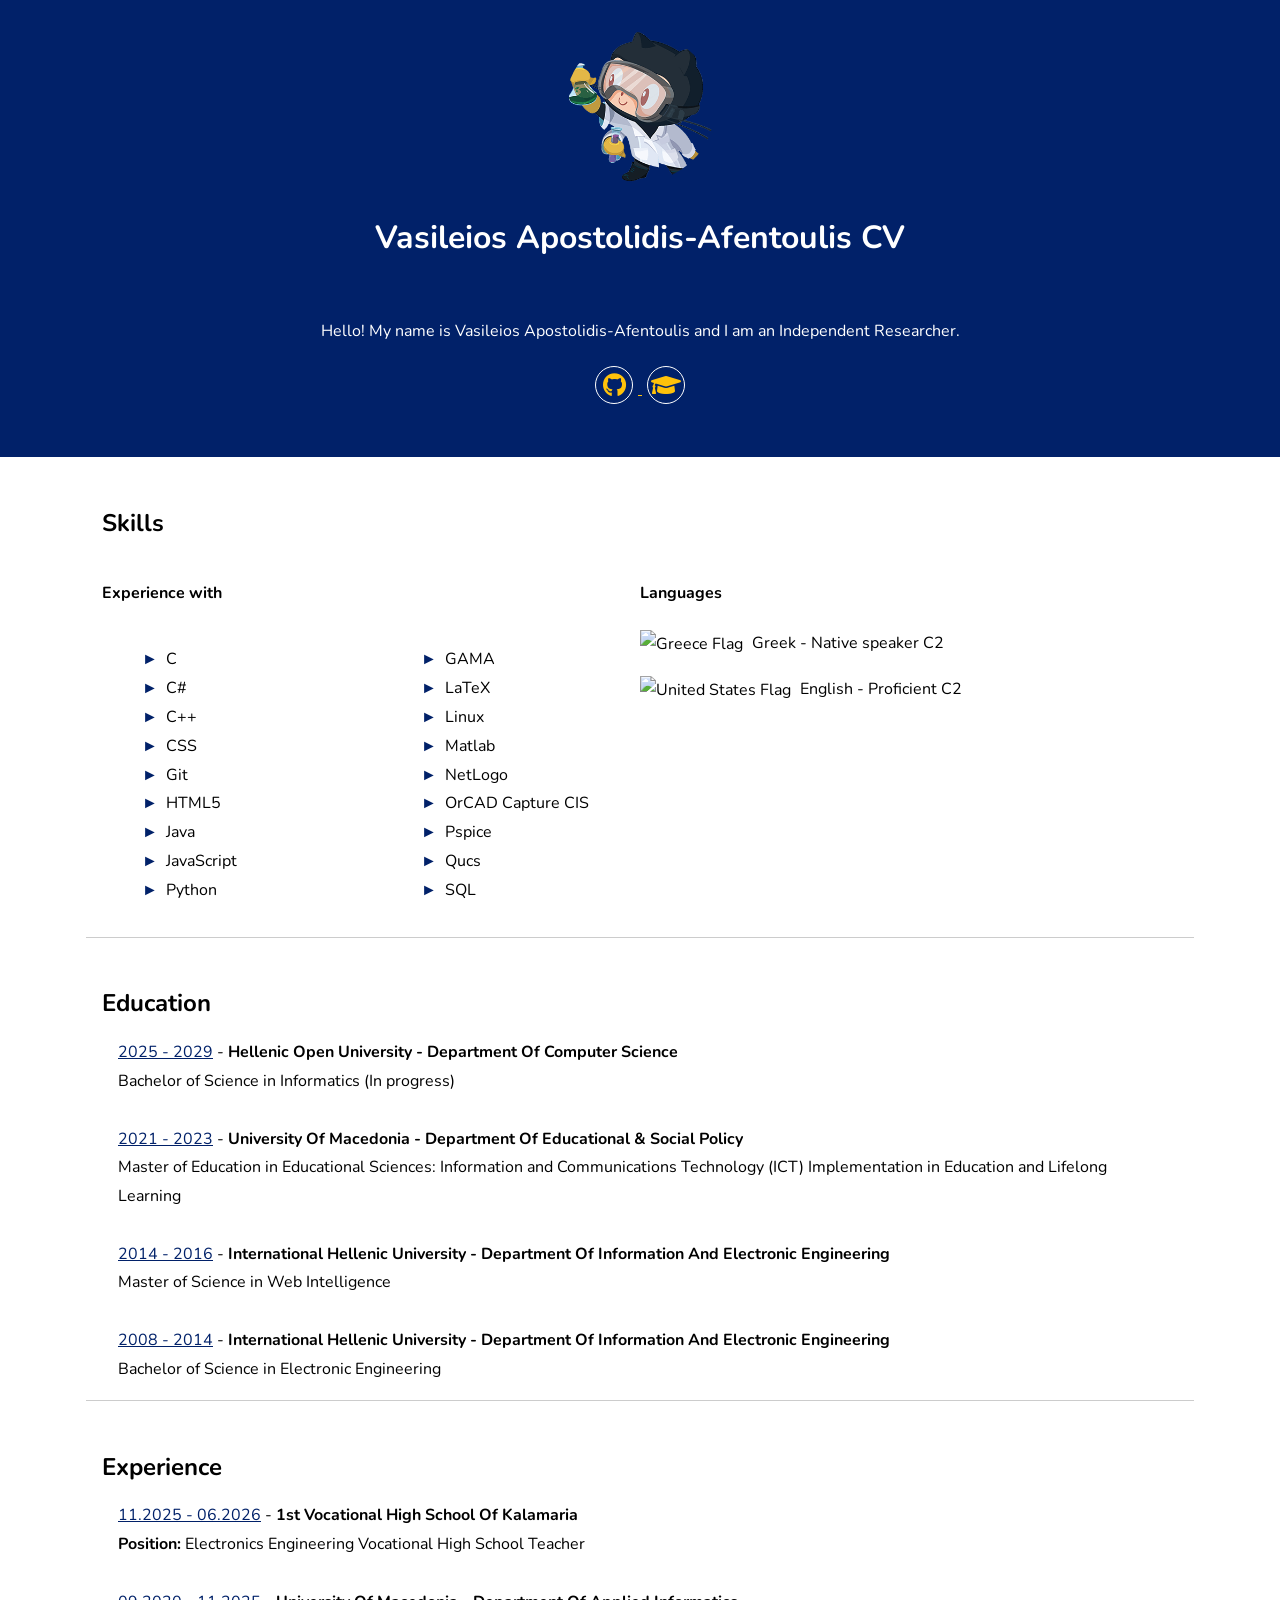
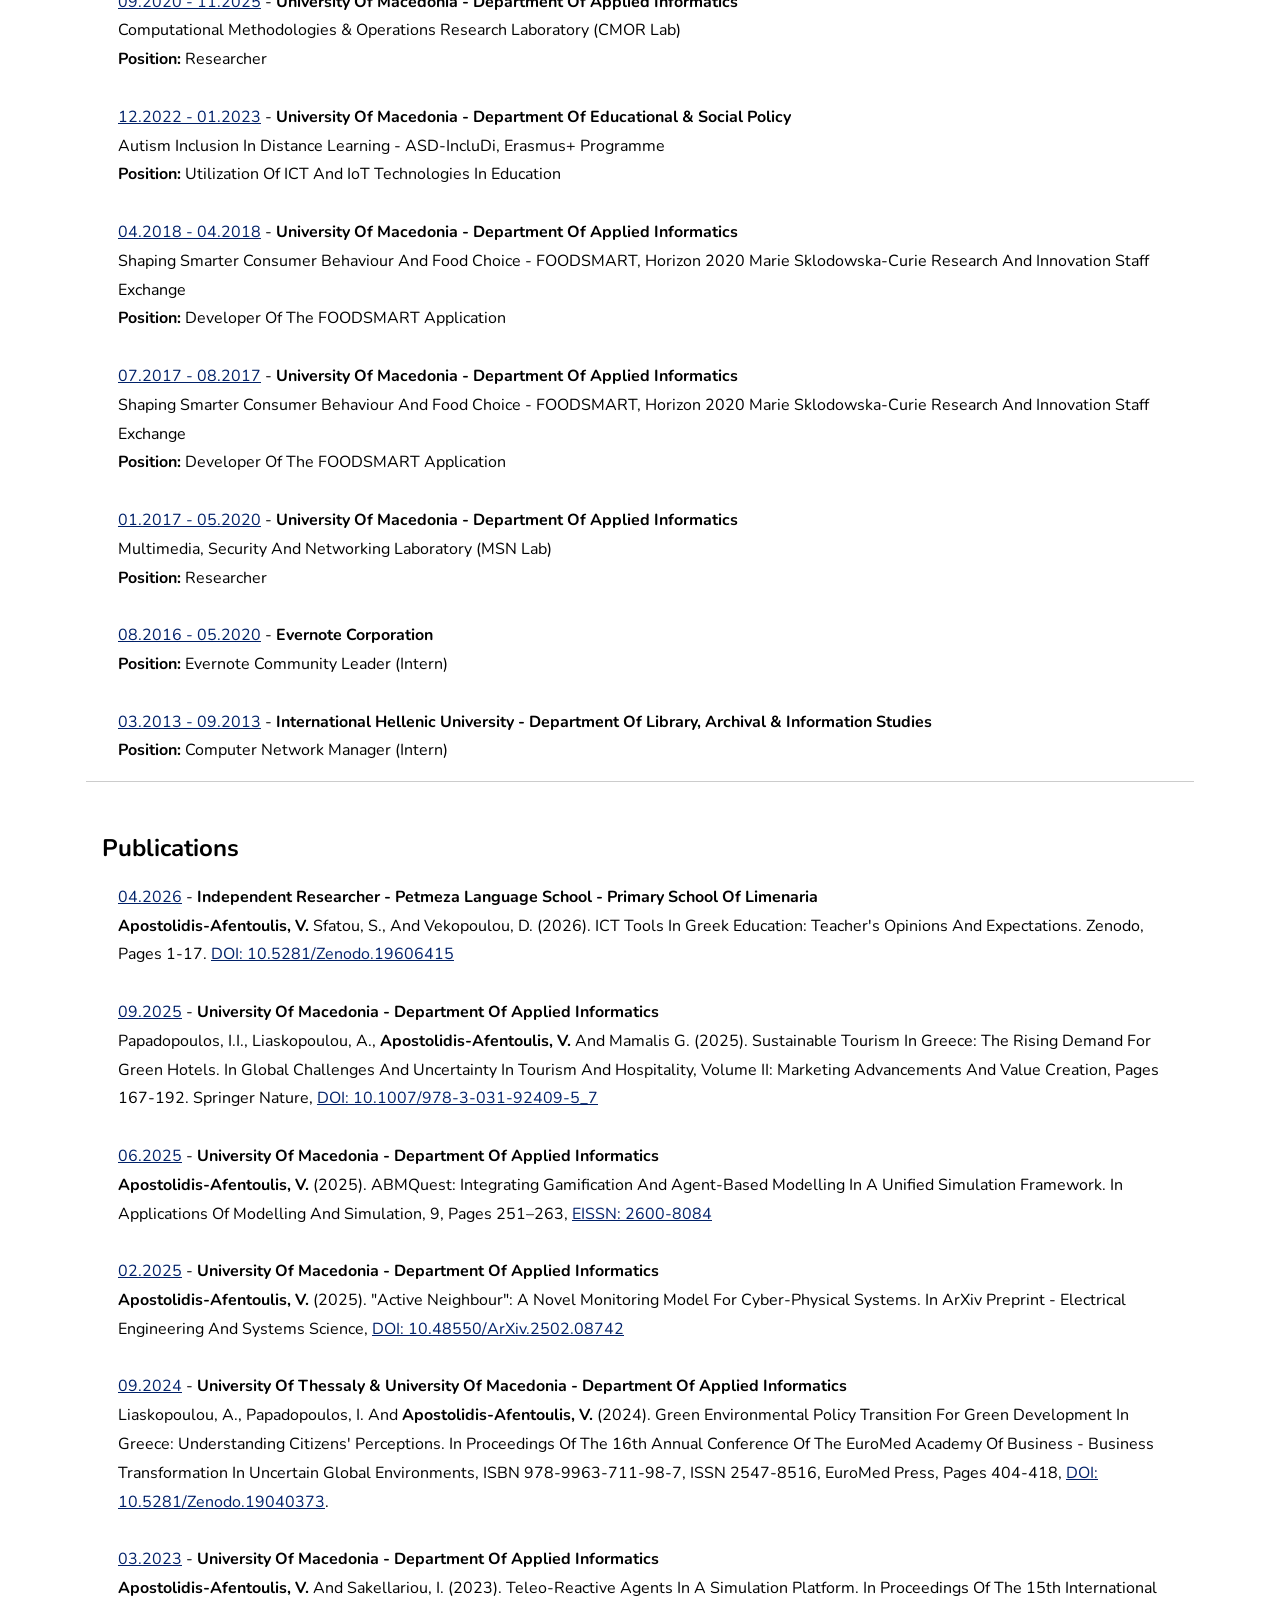
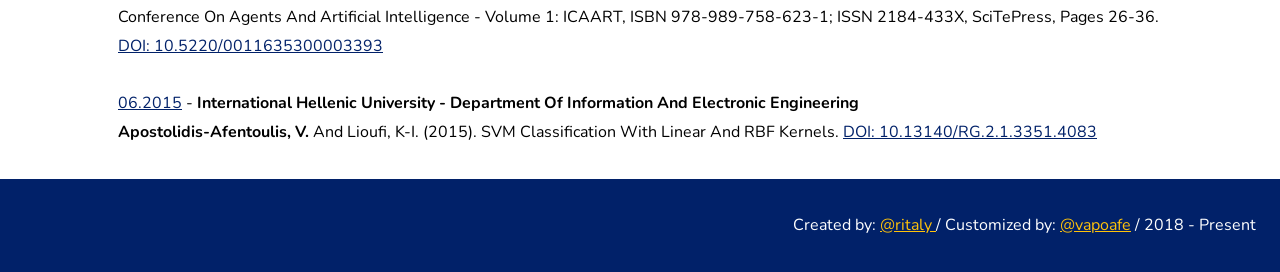
==== index.html @ 9ed6344c "Updated favicon and flag images." ====
<!DOCTYPE html>
<html lang="en">
<head>
  <meta charset="UTF-8">
  <title>Apostolidis-Afentoulis Vasileios CV</title>
  <meta name="description" content="simple CV example created with HTML and CSS">
  <meta name="author" content="Vasileios Apostolidis-Afentoulis">
  <link rel="icon" href="./img/favicon.ico?v=2">
  <meta name="viewport" content="width=device-width, initial-scale=1">
  <link rel="stylesheet" href="https://use.fontawesome.com/releases/v5.0.13/css/all.css" integrity="sha384-DNOHZ68U8hZfKXOrtjWvjxusGo9WQnrNx2sqG0tfsghAvtVlRW3tvkXWZh58N9jp" crossorigin="anonymous">
  <link rel="stylesheet" href="style.css">
  <link href="https://fonts.googleapis.com/icon?family=Material+Icons" rel="stylesheet">

</head>

<body>

  <div id="particles-js"></div>
  
  <header>
    <div>
      <img src="./img/avatar.png" alt="Vasileios Apostolidis-Afentoulis profile photo" />
    </div>
    <h1>Vasileios Apostolidis-Afentoulis CV</h1>
    <section>
      <p>Hello! My name is Vasileios Apostolidis-Afentoulis and I am an Independent Researcher.</p>
      <a href="https://github.com/vapoafe" target="_blank" aria-label="GitHub profile">
        <i class="fab fa-github"></i>
      </a>
      <a href="https://orcid.org/0000-0002-4147-7011" target="_blank" aria-label="ORCID profile">
        <i class="fas fa-graduation-cap"></i>
      </a>
    </section>
  </header>
  <main>
    <section>
      <h2>Skills</h2>
        <div class='skills'>
        <div class='column'>
          <h4>Experience with</h4>
          <div class='two-column-list'>
            <ul>
              <li>C</li>
              <li>C#</li>
              <li>C++</li>
              <li>CSS</li>
              <li>Git</li>
              <li>HTML5</li>
              <li>Java</li>
              <li>JavaScript</li>
              <li>Python</li>
            </ul>
            <ul>
              <li>GAMA</li>
              <li>LaTeX</li>
              <li>Linux</li>
              <li>Matlab</li>
              <li>NetLogo</li>
              <li>OrCAD Capture CIS</li>
              <li>Pspice</li>
              <li>Qucs</li>
              <li>SQL</li>
            </ul>
          </div>
        </div>
        <div class="column">
          <h4>Languages</h4>
          <p> <img src="./img/gr.svg" alt="Greece Flag" class="flag-icon"> Greek - Native speaker C2</p>
          <p> <img src="./img/us.svg" alt="United States Flag" class="flag-icon"> English - Proficient C2</p>
        </div>
      </div>

    </section>

    <section>
      <h2>Education</h2>
      <article>
        <div class='school'> <span>2025 - 2029</span> - <strong>Hellenic Open University - Department of Computer Science</strong>
        </div>
        <div class="descrition">
          Bachelor of Science in Informatics (In progress)
        </div>
      </article>
      <br>
      <article>
        <div class='school'> <span>2021 - 2023</span> - <strong>University of Macedonia - Department of Educational & Social Policy</strong>
        </div>
        <div class="descrition">
          Master of Education in Educational Sciences: Information and Communications Technology (ICT) Implementation in Education and Lifelong Learning
        </div>
      </article>
      <br>
      <article>
        <div class='school'>
          <span>2014 - 2016</span> - <strong>International Hellenic University - Department of Information and Electronic Engineering</strong>
        </div>
        <div class="descrition">
          Master of Science in Web Intelligence
        </div>
      </article>
      <br>
      <article>
        <div class='school'>
          <span>2008 - 2014</span> - <strong>International Hellenic University - Department of Information and Electronic Engineering</strong>
        </div>
        <div>
          Bachelor of Science in Electronic Engineering
        </div>
      </article>
    </section>
    <section>
      <h2>Experience</h2>
      <article>
        <div class='job-title'>
          <span>11.2025 - 06.2026</span> - <strong>1st Vocational High School of Kalamaria</strong><br> <strong>Position:</strong> Electronics Engineering Vocational High School Teacher
        </div>
        <br>
        <div class='job-title'>
          <span>09.2020 - 11.2025</span> - <strong>University of Macedonia - Department of Applied Informatics</strong><br> Computational Methodologies & Operations Research Laboratory (CMOR Lab) <br> <strong>Position:</strong> Researcher
        </div>
        <br>
        <div class='job-title'>
          <span>12.2022 - 01.2023</span> - <strong>University of Macedonia - Department of Educational & Social Policy</strong><br> Autism Inclusion in Distance Learning - ASD‑IncluDi, Erasmus+ Programme <br> <strong>Position:</strong> Utilization of ICT and IoT Technologies in Education
        </div>
        <br>
        <div class='job-title'>
          <span>04.2018 - 04.2018</span> - <strong>University of Macedonia - Department of Applied Informatics</strong><br> Shaping Smarter Consumer Behaviour and Food Choice ‑ FOODSMART, Horizon 2020 Marie Sklodowska‑Curie Research and Innovation Staff Exchange <br> <strong>Position:</strong> Developer of the FOODSMART application
        </div>
        <br>
        <div class='job-title'>
          <span>07.2017 - 08.2017</span> - <strong>University of Macedonia - Department of Applied Informatics</strong><br> Shaping Smarter Consumer Behaviour and Food Choice ‑ FOODSMART, Horizon 2020 Marie Sklodowska‑Curie Research and Innovation Staff Exchange <br> <strong>Position:</strong> Developer of the FOODSMART application
        </div>
        <br>
        <div class='job-title'>
          <span>01.2017 - 05.2020</span> - <strong>University of Macedonia - Department of Applied Informatics</strong><br> Multimedia, Security and Networking Laboratory (MSN Lab) <br> <strong>Position:</strong> Researcher
        </div>
        <br>
        <div class='job-title'>
          <span>08.2016 - 05.2020</span> - <strong>Evernote Corporation</strong><br> <strong>Position:</strong> Evernote Community Leader (Intern)
        </div>
        <br>
        <div class='job-title'>
          <span>03.2013 - 09.2013</span> - <strong>International Hellenic University - Department of Library, Archival & Information Studies</strong><br> <strong>Position:</strong> Computer Network Manager (Intern)
        </div>
      </article>
    </section>
    <section>
      <h2>Publications</h2>
      <article>
        <div class='job-title'>
          <span>04.2026</span> - <strong>Independent Researcher - Petmeza Language School - Primary School of Limenaria</strong><br> <b>Apostolidis-Afentoulis, V.</b> Sfatou, S., and Vekopoulou, D. (2026). ICT Tools in Greek Education: Teacher's Opinions and Expectations. Zenodo, pages 1-17. <a href="https://doi.org/10.5281/zenodo.19606415" class="custom-link">DOI: 10.5281/zenodo.19606415</a>
        </div>
      </article>
      <br>
      <article>
        <div class='job-title'>
          <span>09.2025</span> - <strong>University of Macedonia ‑ Department of Applied Informatics</strong><br> Papadopoulos, I.I., Liaskopoulou, A., <b>Apostolidis-Afentoulis, V.</b> and Mamalis G. (2025). Sustainable Tourism in Greece: The Rising Demand for Green Hotels. In Global Challenges and Uncertainty in Tourism and Hospitality, Volume II: Marketing Advancements and Value Creation, pages 167-192. Springer Nature, <a href="https://doi.org/10.1007/978-3-031-92409-5_7" class="custom-link">DOI: 10.1007/978-3-031-92409-5_7</a>
        </div>
      </article>
      <br>
      <article>
        <div class='job-title'>
          <span>06.2025</span> - <strong>University of Macedonia ‑ Department of Applied Informatics</strong><br> <b>Apostolidis-Afentoulis, V.</b> (2025). ABMQuest: Integrating Gamification and Agent-Based Modelling in a Unified Simulation Framework. In Applications of Modelling and Simulation, 9, pages 251–263, <a href="https://arqiipubl.com/ojs/index.php/AMS_Journal/article/view/950" class="custom-link">eISSN: 2600-8084</a>
        </div>
      </article>
      <br>
      <article>
        <div class='job-title'>
          <span>02.2025</span> - <strong>University of Macedonia ‑ Department of Applied Informatics</strong><br> <b>Apostolidis-Afentoulis, V.</b> (2025). "Active Neighbour": A Novel Monitoring Model for Cyber-Physical Systems. In arXiv preprint - Electrical Engineering and Systems Science, <a href="https://doi.org/10.48550/arXiv.2502.08742" class="custom-link">DOI: 10.48550/arXiv.2502.08742</a>
        </div>
      </article>
      <br>
      <article>
        <div class='job-title'>
          <span>09.2024</span> - <strong>University of Thessaly & University of Macedonia ‑ Department of Applied Informatics</strong><br> Liaskopoulou, A., Papadopoulos, I. and <b>Apostolidis-Afentoulis, V.</b> (2024). Green Environmental Policy Transition for Green Development in Greece: Understanding Citizens' Perceptions. In Proceedings of the 16th Annual Conference of the EuroMed Academy of Business - Business Transformation in Uncertain Global Environments, ISBN 978-9963-711-98-7, ISSN 2547-8516, EuroMed Press, pages 404-418, <a href="https://doi.org/10.5281/zenodo.19040373" class="custom-link">DOI: 10.5281/zenodo.19040373</a>.
        </div>
      </article>
      <br>
      <article>
        <div class='job-title'>
          <span>03.2023</span> - <strong>University of Macedonia ‑ Department of Applied Informatics</strong><br> <b>Apostolidis-Afentoulis, V.</b> and Sakellariou, I. (2023). Teleo-Reactive Agents in a Simulation Platform. In Proceedings of the 15th International Conference on Agents and Artificial Intelligence - Volume 1: ICAART, ISBN 978-989-758-623-1; ISSN 2184-433X, SciTePress, pages 26-36. <a href="https://doi.org/10.5220/0011635300003393" class="custom-link">DOI: 10.5220/0011635300003393</a>
        </div>
      </article>
      <br>
      <article>
        <div class='job-title'>
          <span>06.2015</span> - <strong>International Hellenic University - Department of Information and Electronic Engineering</strong><br> <b>Apostolidis-Afentoulis, V.</b> and Lioufi, K-I. (2015). SVM Classification with Linear and RBF kernels. <a href="http://rgdoi.net/10.13140/RG.2.1.3351.4083" class="custom-link">DOI: 10.13140/RG.2.1.3351.4083</a>
        </div>
      </article>
    </section>
  </main>
  <footer>
    <p>Created by: <a href="https://github.com/ritaly" aria-label="Visit ritaly's website who is the creator of this template">@ritaly </a>  / Customized by: <a href="https://github.com/vapoafe" aria-label="Visit vapoafe's website who customized the original template"> @vapoafe</a> / 2018 - Present </p>
  </footer>
  <script src="https://cdn.jsdelivr.net/particles.js/2.0.0/particles.min.js"></script>
  <script src="app.js"></script>
</body>
</html>
---- style.css ----
@import url('https://fonts.googleapis.com/css?family=Nunito');

body {
  margin: 0;
  font-family: 'Nunito', sans-serif;
  font-size: 16px;
  line-height: 1.8em;
}

#particles-js {
  position: fixed;
  width: 100%;
  height: 100%;
  top: 0;
  left: 0;
  z-index: -1;  /*Ensure particles are in the background */
}

a {
  color: #FFC20A;
  text-decoration: underline;
}

a:hover {
  opacity: 0.5;
}

.custom-link {
  color: #012169;
  text-decoration: underline;
}

article {
  padding:0 1em;
}

section{
  margin: 1em;
  padding: 1em;
}

header, main, footer {
  margin: 0 auto;
}

header {
  padding: 2em;
  text-align: center;
  background-color: #012169;
  background-size: cover;
  background-position: fixed;
  color: white;
}

header section {
  margin: 0 auto;
  max-width: 640px;
}

header img {
  border-radius: 50%;
  max-width: 150px;
}

h1 {
  margin: 1em 0;
}

h3 {
  text-transform: uppercase;
}

h3, h4 {
  font-weight: bold;
}

main {
  max-width: 1140px;
  background: #ffffff;
}

main section:not(:last-child) {
  border-bottom: 1px solid #ccc;
}

.fab {
  border: 1px solid white;
  border-radius: 50%;
  font-size: 1.5em;
  width: 1.5em;
  height: 1.5em;
  line-height: 1.5em;
  margin: 5px;
  text-align: center;
}

.fas {
  border: 1px solid white;
  border-radius: 50%;
  font-size: 1.5em;
  width: 1.5em;
  height: 1.5em;
  line-height: 1.5em;
  margin: 5px;
  text-align: center;
}

a .fab {
  color: #FFC20A;
}

.two-column-list {
  display: grid;
  grid-template-columns: 1fr 1fr; /* Two equal columns */
  gap: 20px;
}

.course, .skills {
  display: -ms-flexbox;
  display: flex;
  -ms-flex-wrap: wrap;
  flex-wrap: wrap;
  justify-content: space-around;
}

.course .title {
  color: #012169;
  -ms-flex: 0 0 33.3%;
  flex: 0 0 33.3%;
  max-width: 33%;
}

.course .descrition {
  -ms-flex: 0 0 66.6%;
  flex: 0 0 66.6%;
  max-width: 66.6%;
}

.course .descrition p {
  padding-left: 1em;
}

.flag-icon {
  width: 20px;
  height: auto;
  vertical-align: middle;
  margin-right: 5px;
}

.skills .column {
  -ms-flex: 0 0 50%;
  flex: 0 0 50%;
  max-width: 50%;
}

.skills .column ul, ul.job-description {
  list-style-type: none;
}

.skills .column ul > li:before {
  content: "►";
  padding-right: 0.5em;
  color: #012169;
}

.school, .job-title {
  text-transform: capitalize;
}

.school span, .job-title span {
  color: #012169;
  text-decoration: underline;
}

ul.job-description li:before{
  content: "✔";
  padding-right: 0.5em;
  color: #012169;
}

footer {
  padding: 1em 1.5em;
  background: #012169;
  color: white;
  text-align: right;
}

@media only screen and (max-width: 768px) {
  .course {
    display: block;
  }

  .course .title, .course .descrition {
    max-width: 100%;
  }
}

@media only screen and (max-width: 576px) {
  .skills {
    display: block;
  }

  .skills .column {
    max-width: 100%;
  }

  footer {
    text-align: center;
  }
}
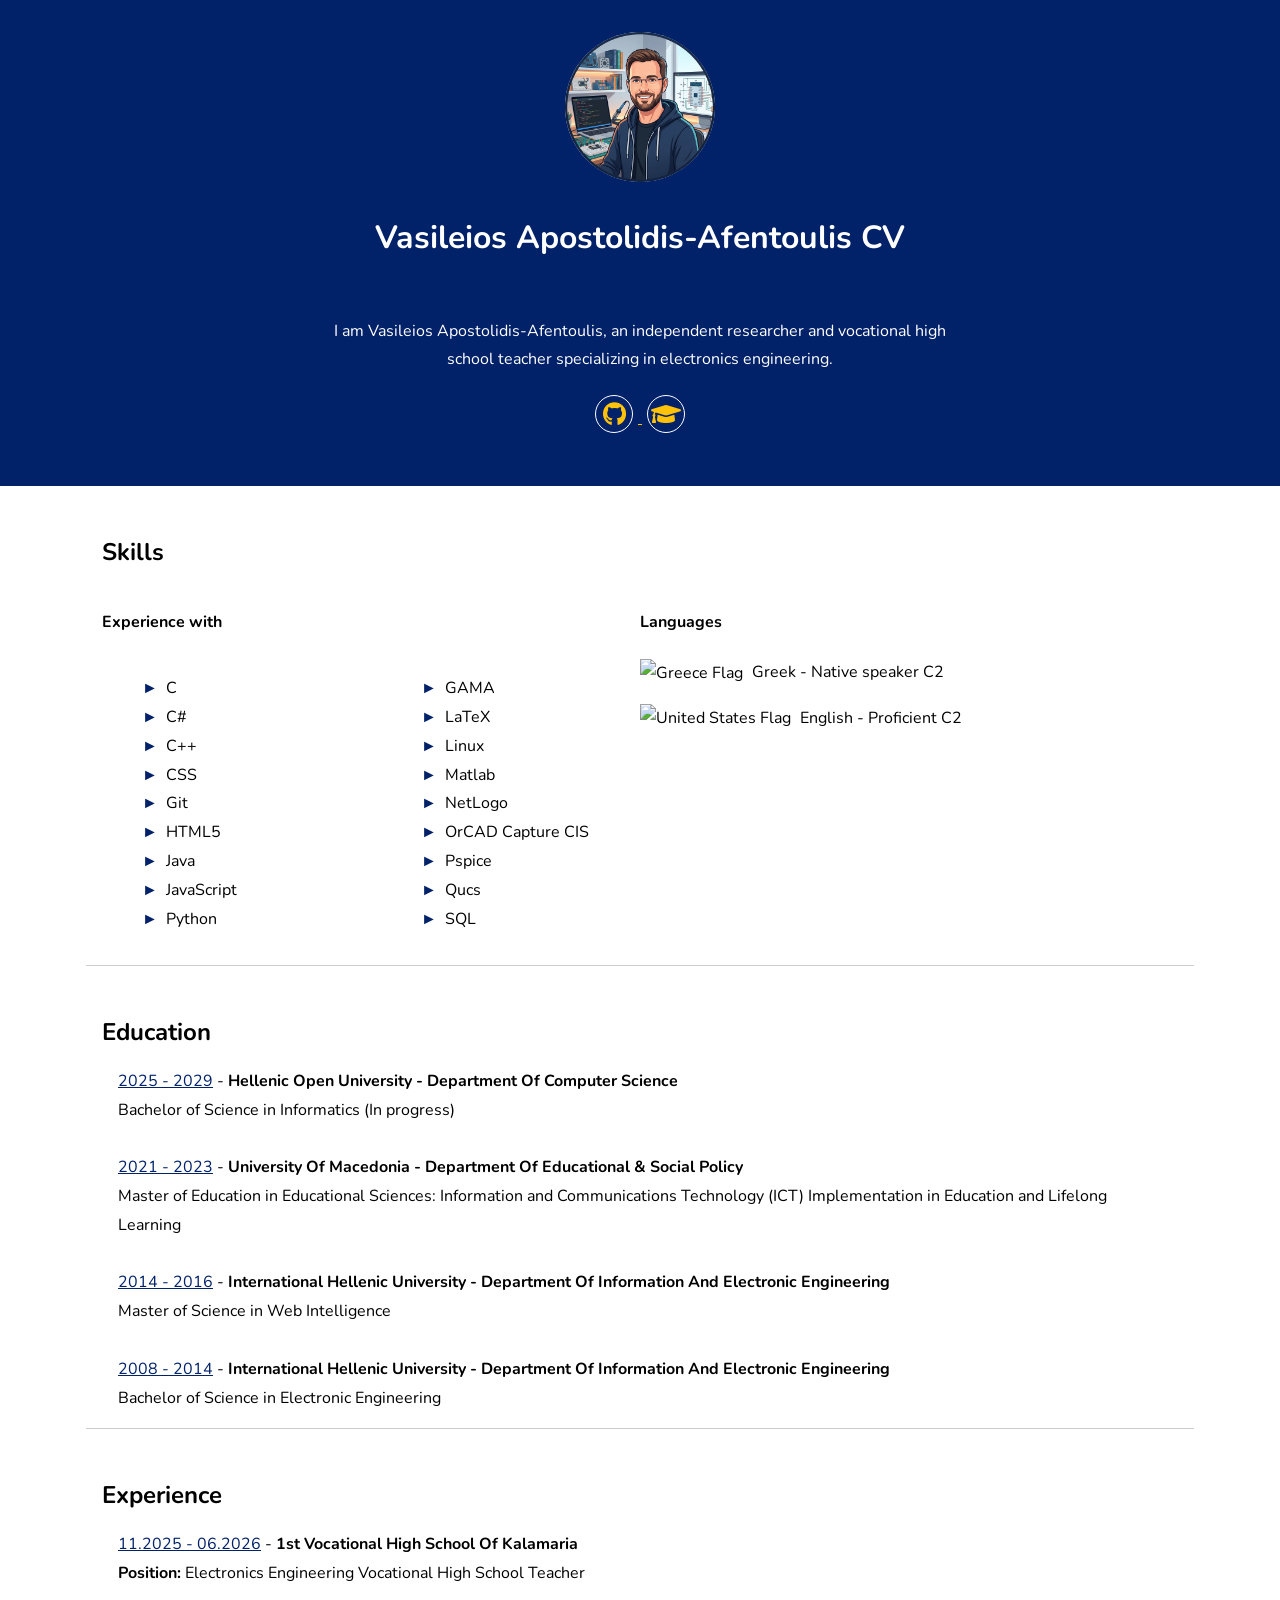
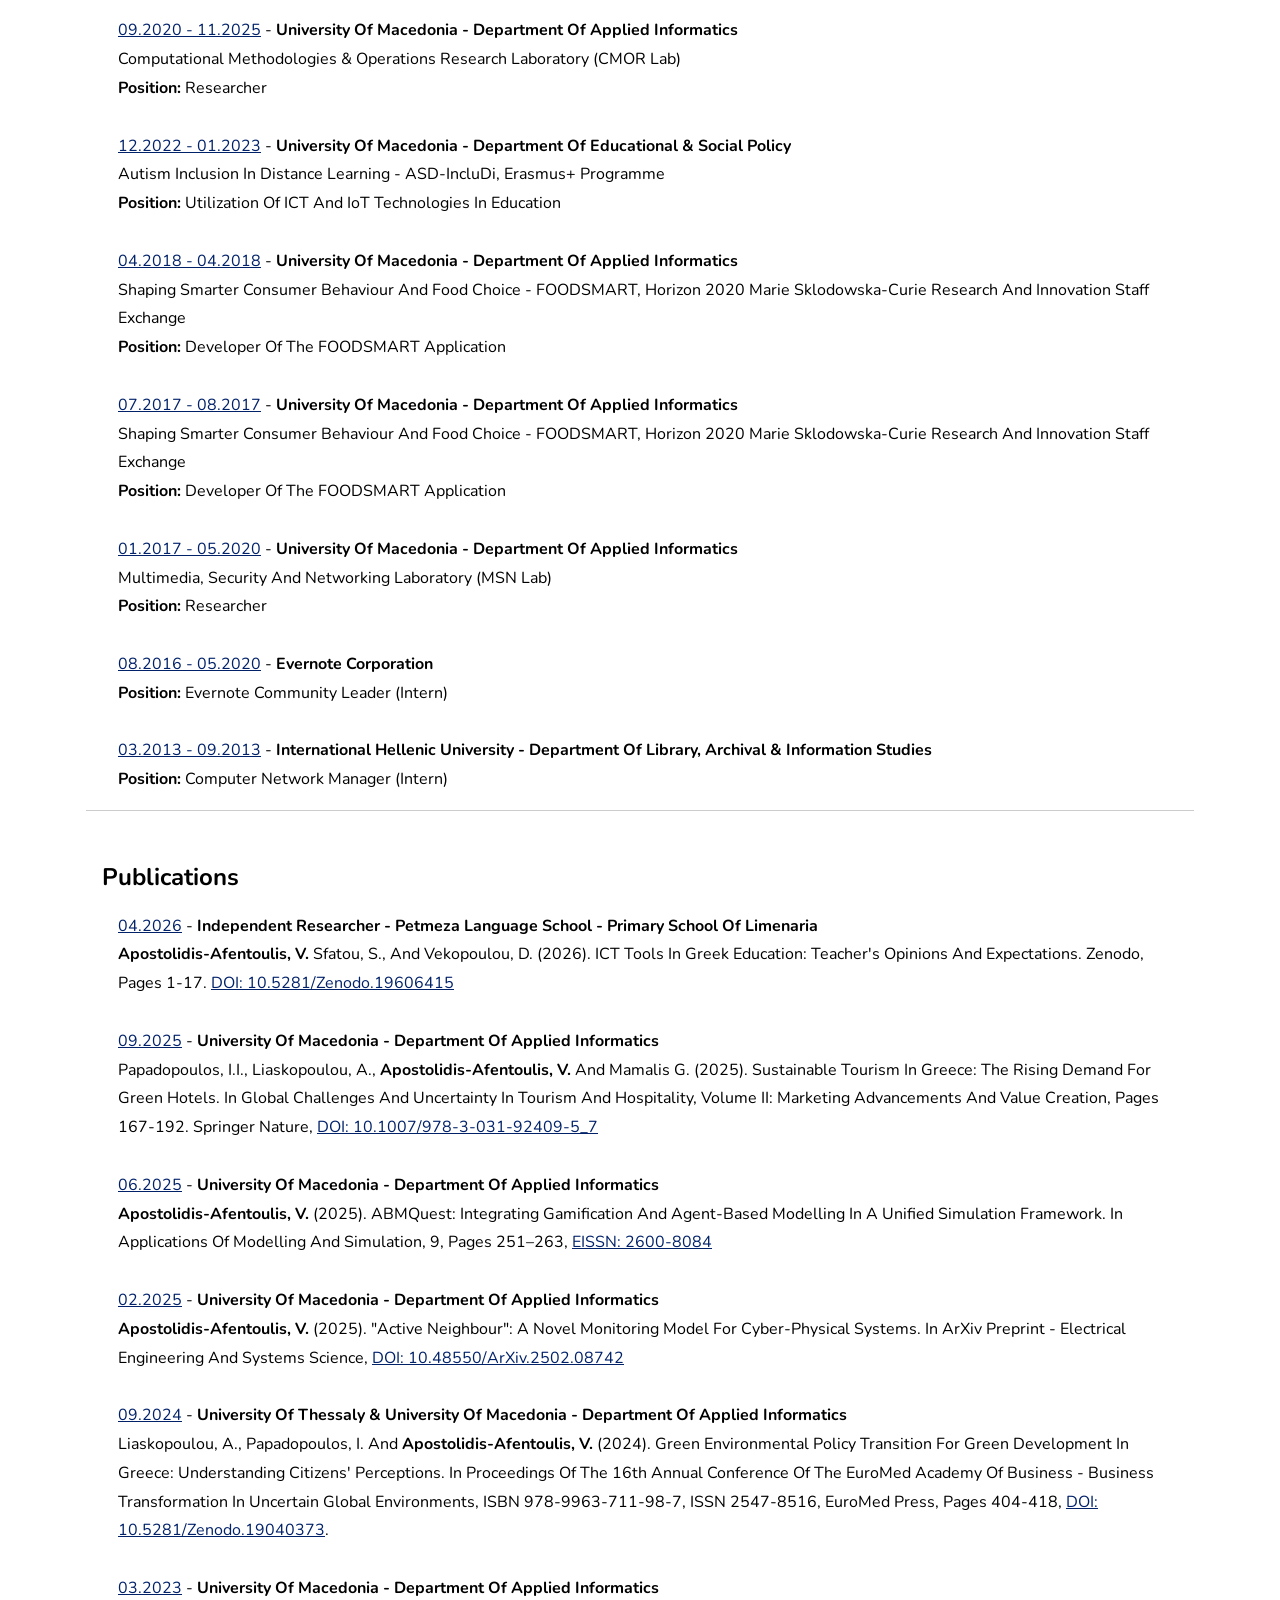
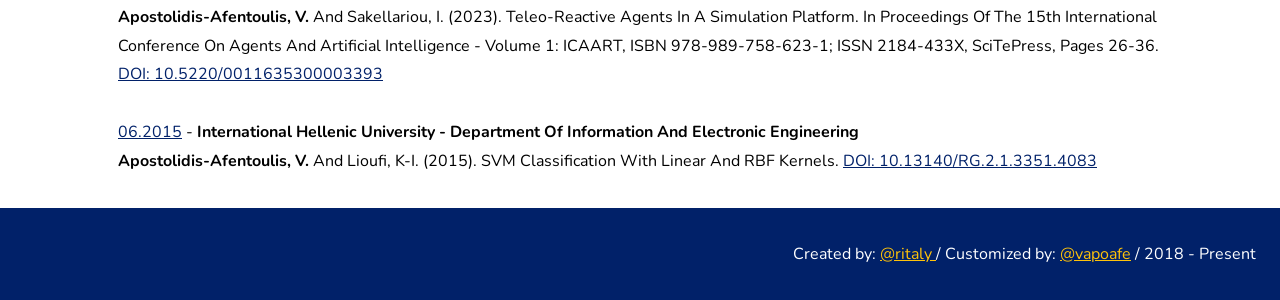
==== commit dee112d0: "Changed avatar and intro." ====
--- a/index.html
+++ b/index.html
@@ -19,11 +19,11 @@
   
   <header>
     <div>
-      <img src="./img/avatar.png" alt="Vasileios Apostolidis-Afentoulis profile photo" />
+      <img src="./img/avatar.jpeg" alt="Vasileios Apostolidis-Afentoulis profile photo" />
     </div>
     <h1>Vasileios Apostolidis-Afentoulis CV</h1>
     <section>
-      <p>Hello! My name is Vasileios Apostolidis-Afentoulis and I am an Independent Researcher.</p>
+      <p>I am Vasileios Apostolidis-Afentoulis, an independent researcher and vocational high school teacher specializing in electronics engineering.</p>
       <a href="https://github.com/vapoafe" target="_blank" aria-label="GitHub profile">
         <i class="fab fa-github"></i>
       </a>
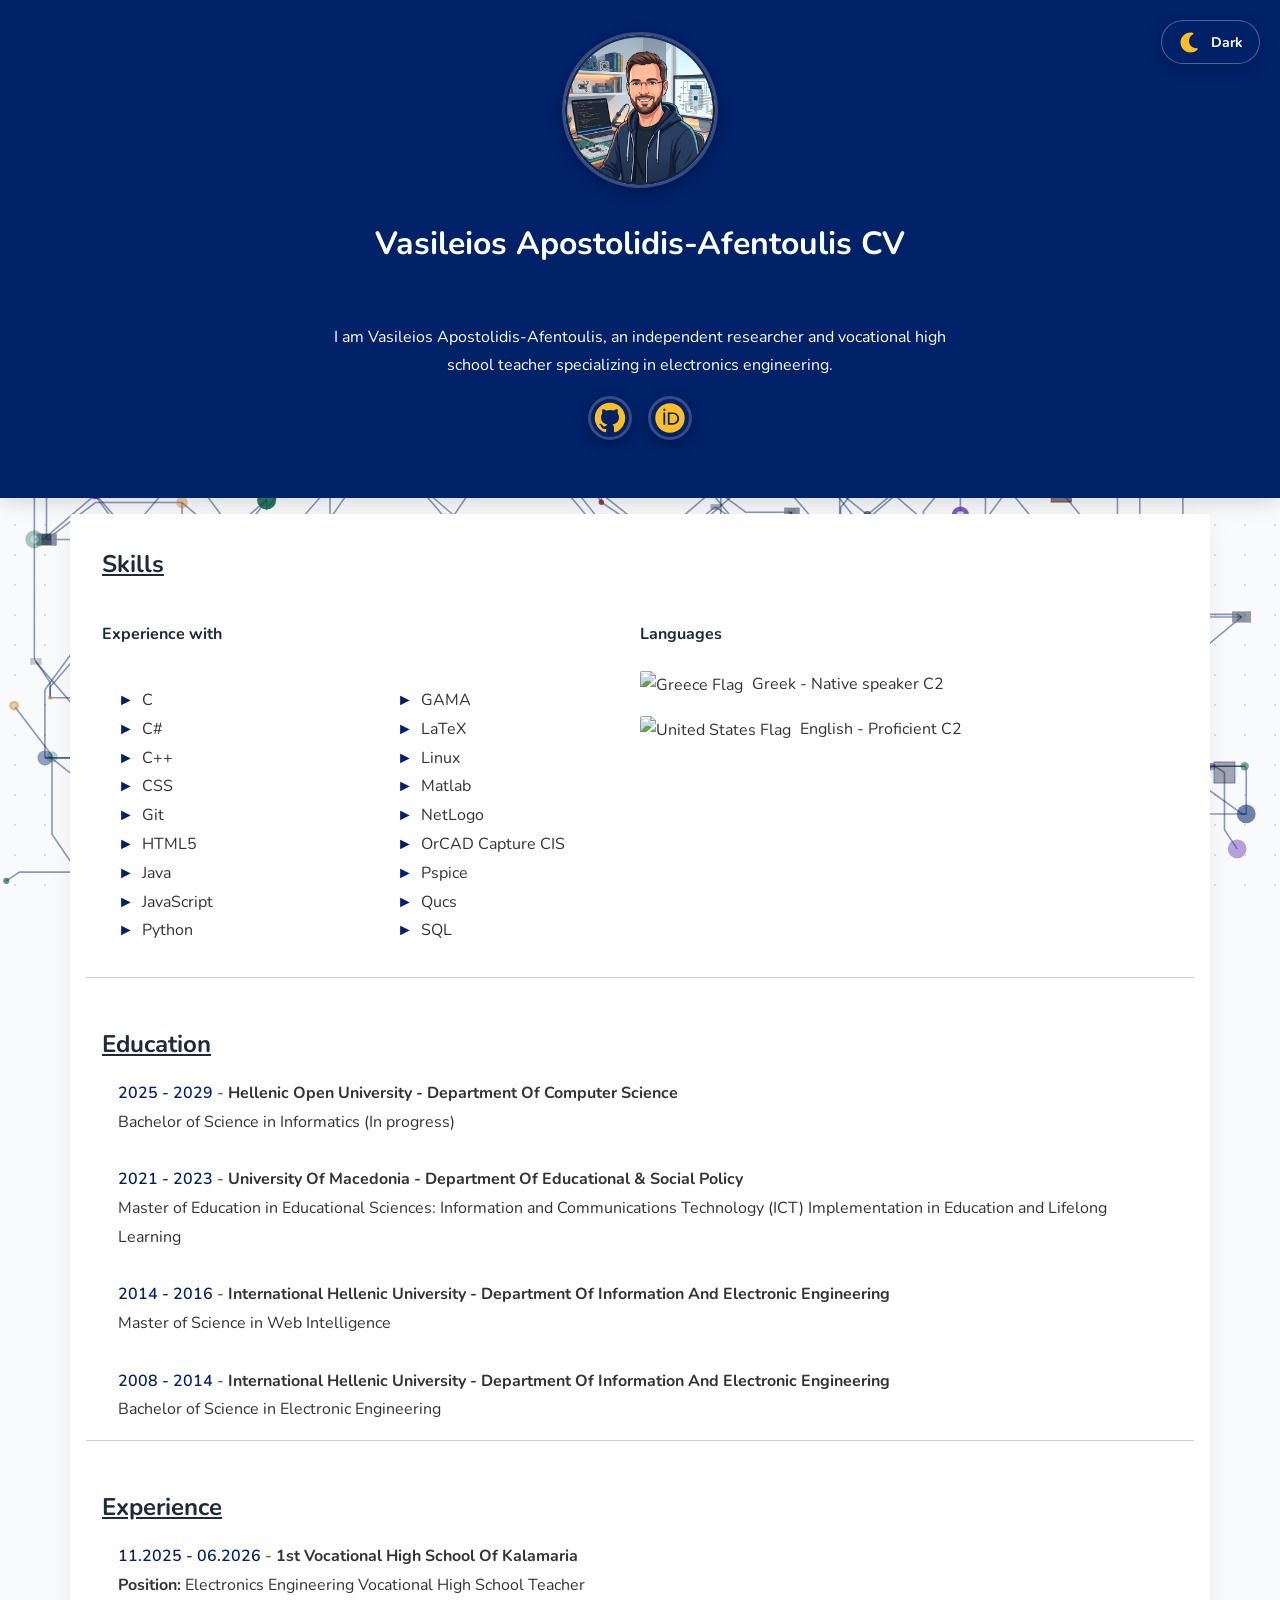
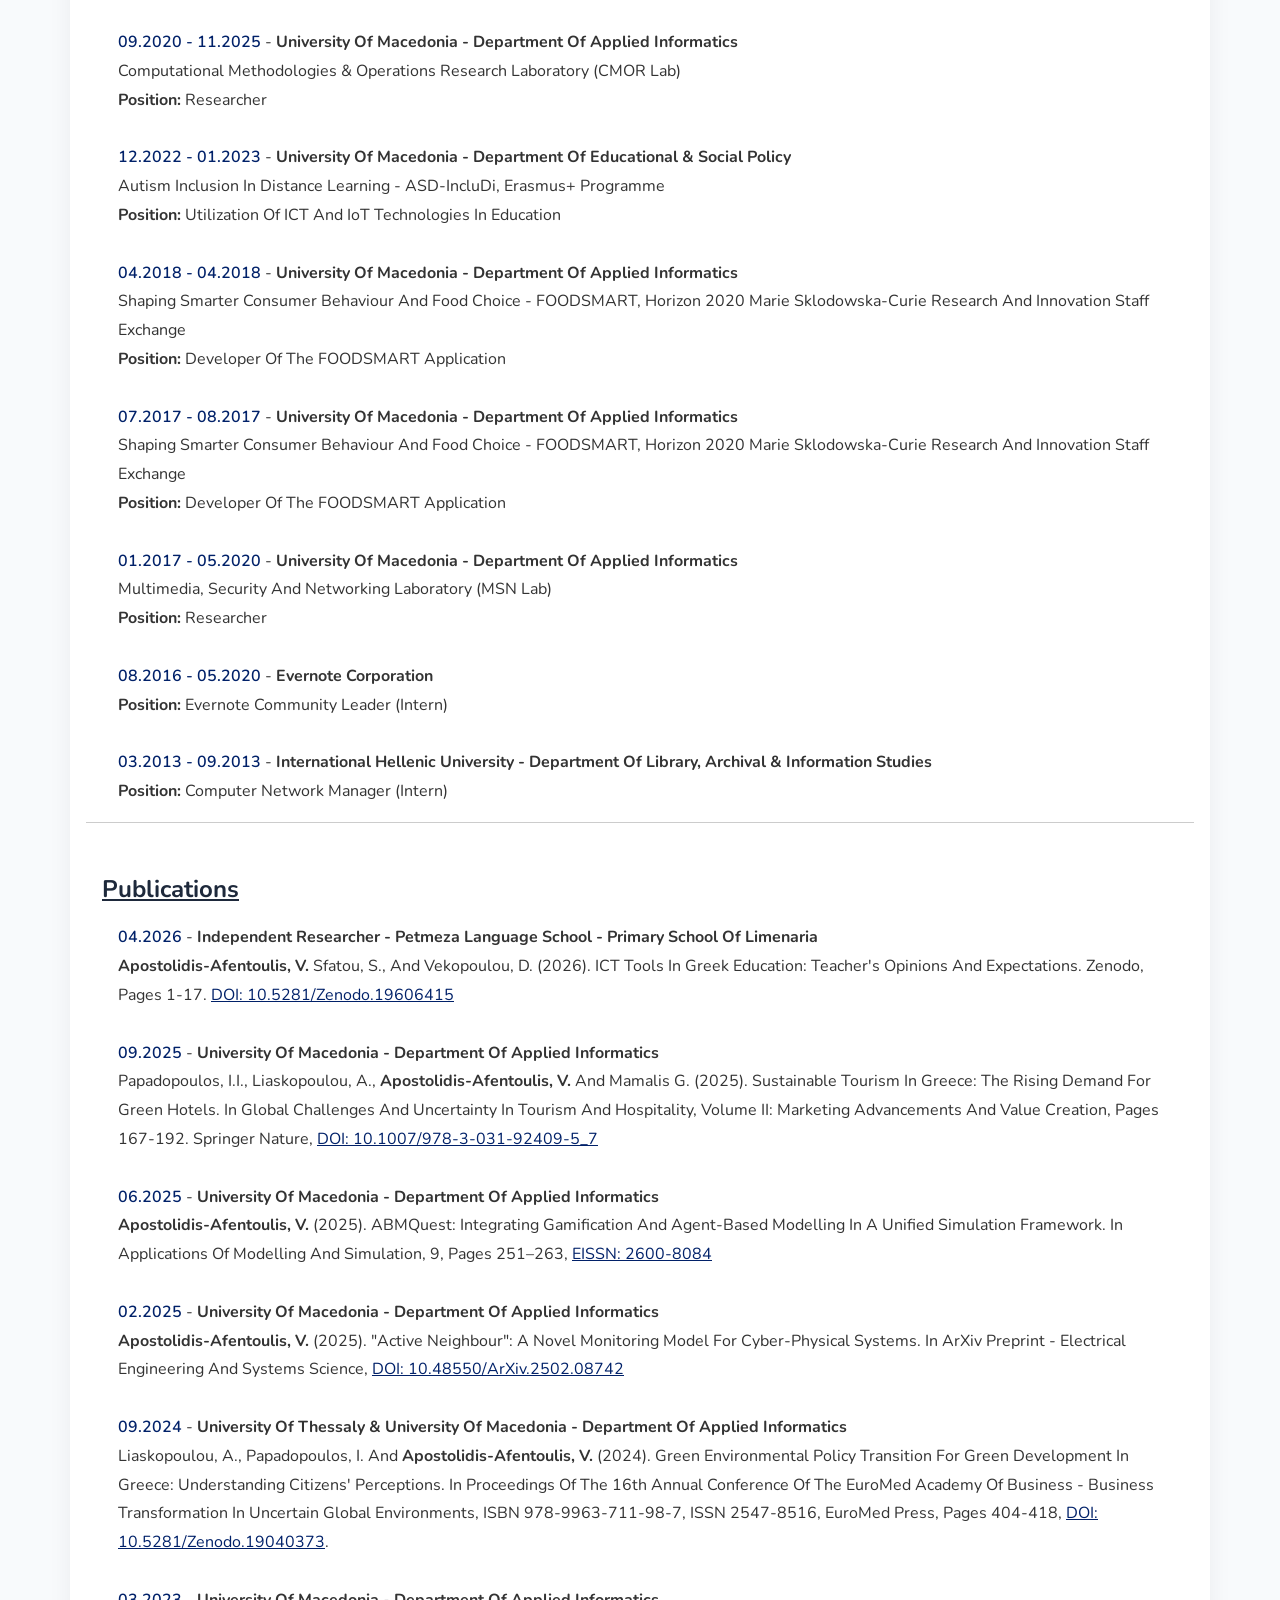
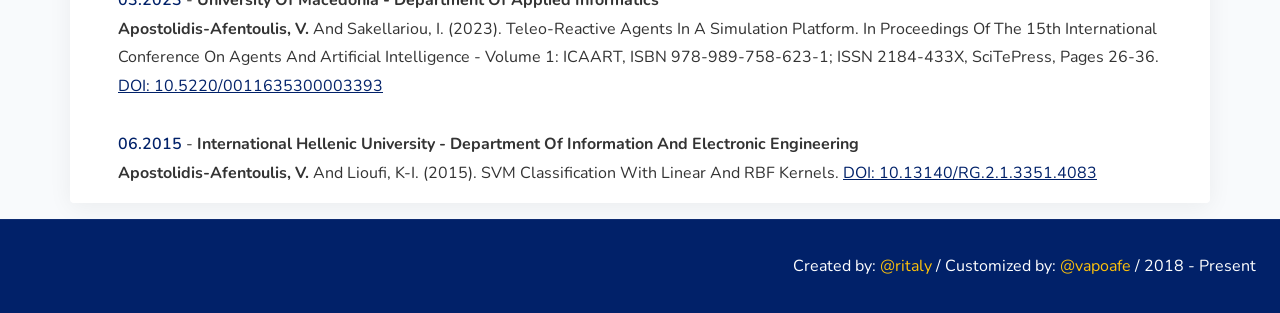
==== commit 3de81fab: "Major website update." ====
--- a/index.html
+++ b/index.html
@@ -2,21 +2,33 @@
 <html lang="en">
 <head>
   <meta charset="UTF-8">
-  <title>Apostolidis-Afentoulis Vasileios CV</title>
-  <meta name="description" content="simple CV example created with HTML and CSS">
+  <meta name="viewport" content="width=device-width, initial-scale=1.0">
+  <title>Vasileios Apostolidis-Afentoulis CV</title>
+  <meta name="description" content="Academic and professional CV of Vasileios Apostolidis-Afentoulis">
   <meta name="author" content="Vasileios Apostolidis-Afentoulis">
+  <meta property="og:title" content="Vasileios Apostolidis-Afentoulis CV" />
+  <meta property="og:description" content="Academic and professional CV of Vasileios Apostolidis-Afentoulis" />
+  <meta property="og:type" content="website" />
   <link rel="icon" href="./img/favicon.ico?v=2">
-  <meta name="viewport" content="width=device-width, initial-scale=1">
-  <link rel="stylesheet" href="https://use.fontawesome.com/releases/v5.0.13/css/all.css" integrity="sha384-DNOHZ68U8hZfKXOrtjWvjxusGo9WQnrNx2sqG0tfsghAvtVlRW3tvkXWZh58N9jp" crossorigin="anonymous">
   <link rel="stylesheet" href="style.css">
+  <link rel="preconnect" href="https://fonts.googleapis.com">
+  <link rel="preconnect" href="https://fonts.gstatic.com" crossorigin>
   <link href="https://fonts.googleapis.com/icon?family=Material+Icons" rel="stylesheet">
-
 </head>
 
 <body>
 
   <div id="particles-js"></div>
   
+  <!-- Dark / Light Mode Toggle Button -->
+  <div class="theme-toggle-container">
+    <button id="theme-toggle" class="theme-toggle-btn" aria-label="Switch to dark mode" title="Toggle Light/Dark mode">
+      <img src="./img/moon.svg" alt="moon icon" id="moon-icon" class="theme-icon-img">
+      <img src="./img/sun.svg" alt="sun icon" id="sun-icon" class="theme-icon-img">
+      <span id="theme-text">Dark</span>
+    </button>
+  </div>
+
   <header>
     <div>
       <img src="./img/avatar.jpeg" alt="Vasileios Apostolidis-Afentoulis profile photo" />
@@ -24,21 +36,22 @@
     <h1>Vasileios Apostolidis-Afentoulis CV</h1>
     <section>
       <p>I am Vasileios Apostolidis-Afentoulis, an independent researcher and vocational high school teacher specializing in electronics engineering.</p>
-      <a href="https://github.com/vapoafe" target="_blank" aria-label="GitHub profile">
-        <i class="fab fa-github"></i>
+      <a href="https://github.com/vapoafe" target="_blank" rel="noopener noreferrer" aria-label="GitHub profile">
+        <img src="./img/github.svg" alt="Github icon" class="github-icon" style="margin-right: 12px;">
       </a>
-      <a href="https://orcid.org/0000-0002-4147-7011" target="_blank" aria-label="ORCID profile">
-        <i class="fas fa-graduation-cap"></i>
+      <a href="https://orcid.org/0000-0002-4147-7011" target="_blank" rel="noopener noreferrer" aria-label="ORCID profile">
+        <img src="./img/orcid.svg" alt="ORCID icon" class="orcid-icon">
       </a>
     </section>
   </header>
+
   <main>
     <section>
       <h2>Skills</h2>
-        <div class='skills'>
-        <div class='column'>
+      <div class="skills">
+        <div class="column">
           <h4>Experience with</h4>
-          <div class='two-column-list'>
+          <div class="two-column-list">
             <ul>
               <li>C</li>
               <li>C#</li>
@@ -65,134 +78,151 @@
         </div>
         <div class="column">
           <h4>Languages</h4>
-          <p> <img src="./img/gr.svg" alt="Greece Flag" class="flag-icon"> Greek - Native speaker C2</p>
-          <p> <img src="./img/us.svg" alt="United States Flag" class="flag-icon"> English - Proficient C2</p>
+          <p><img src="./img/gr.svg" alt="Greece Flag" class="flag-icon"> Greek - Native speaker C2</p>
+          <p><img src="./img/us.svg" alt="United States Flag" class="flag-icon"> English - Proficient C2</p>
         </div>
       </div>
-
     </section>
 
     <section>
       <h2>Education</h2>
       <article>
-        <div class='school'> <span>2025 - 2029</span> - <strong>Hellenic Open University - Department of Computer Science</strong>
-        </div>
+        <div class="school"><span>2025 - 2029</span> - <strong>Hellenic Open University - Department of Computer Science</strong></div>
         <div class="descrition">
           Bachelor of Science in Informatics (In progress)
         </div>
       </article>
       <br>
       <article>
-        <div class='school'> <span>2021 - 2023</span> - <strong>University of Macedonia - Department of Educational & Social Policy</strong>
-        </div>
+        <div class="school"><span>2021 - 2023</span> - <strong>University of Macedonia - Department of Educational & Social Policy</strong></div>
         <div class="descrition">
           Master of Education in Educational Sciences: Information and Communications Technology (ICT) Implementation in Education and Lifelong Learning
         </div>
       </article>
       <br>
       <article>
-        <div class='school'>
-          <span>2014 - 2016</span> - <strong>International Hellenic University - Department of Information and Electronic Engineering</strong>
-        </div>
+        <div class="school"><span>2014 - 2016</span> - <strong>International Hellenic University - Department of Information and Electronic Engineering</strong></div>
         <div class="descrition">
           Master of Science in Web Intelligence
         </div>
       </article>
       <br>
       <article>
-        <div class='school'>
-          <span>2008 - 2014</span> - <strong>International Hellenic University - Department of Information and Electronic Engineering</strong>
-        </div>
-        <div>
+        <div class="school"><span>2008 - 2014</span> - <strong>International Hellenic University - Department of Information and Electronic Engineering</strong></div>
+        <div class="descrition">
           Bachelor of Science in Electronic Engineering
         </div>
       </article>
     </section>
+
     <section>
       <h2>Experience</h2>
       <article>
-        <div class='job-title'>
-          <span>11.2025 - 06.2026</span> - <strong>1st Vocational High School of Kalamaria</strong><br> <strong>Position:</strong> Electronics Engineering Vocational High School Teacher
-        </div>
-        <br>
-        <div class='job-title'>
-          <span>09.2020 - 11.2025</span> - <strong>University of Macedonia - Department of Applied Informatics</strong><br> Computational Methodologies & Operations Research Laboratory (CMOR Lab) <br> <strong>Position:</strong> Researcher
-        </div>
-        <br>
-        <div class='job-title'>
-          <span>12.2022 - 01.2023</span> - <strong>University of Macedonia - Department of Educational & Social Policy</strong><br> Autism Inclusion in Distance Learning - ASD‑IncluDi, Erasmus+ Programme <br> <strong>Position:</strong> Utilization of ICT and IoT Technologies in Education
-        </div>
-        <br>
-        <div class='job-title'>
-          <span>04.2018 - 04.2018</span> - <strong>University of Macedonia - Department of Applied Informatics</strong><br> Shaping Smarter Consumer Behaviour and Food Choice ‑ FOODSMART, Horizon 2020 Marie Sklodowska‑Curie Research and Innovation Staff Exchange <br> <strong>Position:</strong> Developer of the FOODSMART application
-        </div>
-        <br>
-        <div class='job-title'>
-          <span>07.2017 - 08.2017</span> - <strong>University of Macedonia - Department of Applied Informatics</strong><br> Shaping Smarter Consumer Behaviour and Food Choice ‑ FOODSMART, Horizon 2020 Marie Sklodowska‑Curie Research and Innovation Staff Exchange <br> <strong>Position:</strong> Developer of the FOODSMART application
-        </div>
-        <br>
-        <div class='job-title'>
-          <span>01.2017 - 05.2020</span> - <strong>University of Macedonia - Department of Applied Informatics</strong><br> Multimedia, Security and Networking Laboratory (MSN Lab) <br> <strong>Position:</strong> Researcher
-        </div>
-        <br>
-        <div class='job-title'>
-          <span>08.2016 - 05.2020</span> - <strong>Evernote Corporation</strong><br> <strong>Position:</strong> Evernote Community Leader (Intern)
-        </div>
-        <br>
-        <div class='job-title'>
-          <span>03.2013 - 09.2013</span> - <strong>International Hellenic University - Department of Library, Archival & Information Studies</strong><br> <strong>Position:</strong> Computer Network Manager (Intern)
-        </div>
-      </article>
-    </section>
+        <div class="job-title">
+          <span>11.2025 - 06.2026</span> - <strong>1st Vocational High School of Kalamaria</strong><br>
+          <strong>Position:</strong> Electronics Engineering Vocational High School Teacher
+        </div>
+        <br>
+        <div class="job-title">
+          <span>09.2020 - 11.2025</span> - <strong>University of Macedonia - Department of Applied Informatics</strong><br>
+          Computational Methodologies & Operations Research Laboratory (CMOR Lab) <br>
+          <strong>Position:</strong> Researcher
+        </div>
+        <br>
+        <div class="job-title">
+          <span>12.2022 - 01.2023</span> - <strong>University of Macedonia - Department of Educational & Social Policy</strong><br>
+          Autism Inclusion in Distance Learning - ASD‑IncluDi, Erasmus+ Programme <br>
+          <strong>Position:</strong> Utilization of ICT and IoT Technologies in Education
+        </div>
+        <br>
+        <div class="job-title">
+          <span>04.2018 - 04.2018</span> - <strong>University of Macedonia - Department of Applied Informatics</strong><br>
+          Shaping Smarter Consumer Behaviour and Food Choice ‑ FOODSMART, Horizon 2020 Marie Sklodowska‑Curie Research and Innovation Staff Exchange <br>
+          <strong>Position:</strong> Developer of the FOODSMART application
+        </div>
+        <br>
+        <div class="job-title">
+          <span>07.2017 - 08.2017</span> - <strong>University of Macedonia - Department of Applied Informatics</strong><br>
+          Shaping Smarter Consumer Behaviour and Food Choice ‑ FOODSMART, Horizon 2020 Marie Sklodowska‑Curie Research and Innovation Staff Exchange <br>
+          <strong>Position:</strong> Developer of the FOODSMART application
+        </div>
+        <br>
+        <div class="job-title">
+          <span>01.2017 - 05.2020</span> - <strong>University of Macedonia - Department of Applied Informatics</strong><br>
+          Multimedia, Security and Networking Laboratory (MSN Lab) <br>
+          <strong>Position:</strong> Researcher
+        </div>
+        <br>
+        <div class="job-title">
+          <span>08.2016 - 05.2020</span> - <strong>Evernote Corporation</strong><br>
+          <strong>Position:</strong> Evernote Community Leader (Intern)
+        </div>
+        <br>
+        <div class="job-title">
+          <span>03.2013 - 09.2013</span> - <strong>International Hellenic University - Department of Library, Archival & Information Studies</strong><br>
+          <strong>Position:</strong> Computer Network Manager (Intern)
+        </div>
+      </article>
+    </section>
+
     <section>
       <h2>Publications</h2>
       <article>
-        <div class='job-title'>
-          <span>04.2026</span> - <strong>Independent Researcher - Petmeza Language School - Primary School of Limenaria</strong><br> <b>Apostolidis-Afentoulis, V.</b> Sfatou, S., and Vekopoulou, D. (2026). ICT Tools in Greek Education: Teacher's Opinions and Expectations. Zenodo, pages 1-17. <a href="https://doi.org/10.5281/zenodo.19606415" class="custom-link">DOI: 10.5281/zenodo.19606415</a>
-        </div>
-      </article>
-      <br>
-      <article>
-        <div class='job-title'>
-          <span>09.2025</span> - <strong>University of Macedonia ‑ Department of Applied Informatics</strong><br> Papadopoulos, I.I., Liaskopoulou, A., <b>Apostolidis-Afentoulis, V.</b> and Mamalis G. (2025). Sustainable Tourism in Greece: The Rising Demand for Green Hotels. In Global Challenges and Uncertainty in Tourism and Hospitality, Volume II: Marketing Advancements and Value Creation, pages 167-192. Springer Nature, <a href="https://doi.org/10.1007/978-3-031-92409-5_7" class="custom-link">DOI: 10.1007/978-3-031-92409-5_7</a>
-        </div>
-      </article>
-      <br>
-      <article>
-        <div class='job-title'>
-          <span>06.2025</span> - <strong>University of Macedonia ‑ Department of Applied Informatics</strong><br> <b>Apostolidis-Afentoulis, V.</b> (2025). ABMQuest: Integrating Gamification and Agent-Based Modelling in a Unified Simulation Framework. In Applications of Modelling and Simulation, 9, pages 251–263, <a href="https://arqiipubl.com/ojs/index.php/AMS_Journal/article/view/950" class="custom-link">eISSN: 2600-8084</a>
-        </div>
-      </article>
-      <br>
-      <article>
-        <div class='job-title'>
-          <span>02.2025</span> - <strong>University of Macedonia ‑ Department of Applied Informatics</strong><br> <b>Apostolidis-Afentoulis, V.</b> (2025). "Active Neighbour": A Novel Monitoring Model for Cyber-Physical Systems. In arXiv preprint - Electrical Engineering and Systems Science, <a href="https://doi.org/10.48550/arXiv.2502.08742" class="custom-link">DOI: 10.48550/arXiv.2502.08742</a>
-        </div>
-      </article>
-      <br>
-      <article>
-        <div class='job-title'>
-          <span>09.2024</span> - <strong>University of Thessaly & University of Macedonia ‑ Department of Applied Informatics</strong><br> Liaskopoulou, A., Papadopoulos, I. and <b>Apostolidis-Afentoulis, V.</b> (2024). Green Environmental Policy Transition for Green Development in Greece: Understanding Citizens' Perceptions. In Proceedings of the 16th Annual Conference of the EuroMed Academy of Business - Business Transformation in Uncertain Global Environments, ISBN 978-9963-711-98-7, ISSN 2547-8516, EuroMed Press, pages 404-418, <a href="https://doi.org/10.5281/zenodo.19040373" class="custom-link">DOI: 10.5281/zenodo.19040373</a>.
-        </div>
-      </article>
-      <br>
-      <article>
-        <div class='job-title'>
-          <span>03.2023</span> - <strong>University of Macedonia ‑ Department of Applied Informatics</strong><br> <b>Apostolidis-Afentoulis, V.</b> and Sakellariou, I. (2023). Teleo-Reactive Agents in a Simulation Platform. In Proceedings of the 15th International Conference on Agents and Artificial Intelligence - Volume 1: ICAART, ISBN 978-989-758-623-1; ISSN 2184-433X, SciTePress, pages 26-36. <a href="https://doi.org/10.5220/0011635300003393" class="custom-link">DOI: 10.5220/0011635300003393</a>
-        </div>
-      </article>
-      <br>
-      <article>
-        <div class='job-title'>
-          <span>06.2015</span> - <strong>International Hellenic University - Department of Information and Electronic Engineering</strong><br> <b>Apostolidis-Afentoulis, V.</b> and Lioufi, K-I. (2015). SVM Classification with Linear and RBF kernels. <a href="http://rgdoi.net/10.13140/RG.2.1.3351.4083" class="custom-link">DOI: 10.13140/RG.2.1.3351.4083</a>
+        <div class="job-title">
+          <span>04.2026</span> - <strong>Independent Researcher - Petmeza Language School - Primary School of Limenaria</strong><br>
+          <b>Apostolidis-Afentoulis, V.</b> Sfatou, S., and Vekopoulou, D. (2026). ICT Tools in Greek Education: Teacher's Opinions and Expectations. Zenodo, pages 1-17. <a href="https://doi.org/10.5281/zenodo.19606415" class="custom-link" target="_blank" rel="noopener noreferrer">DOI: 10.5281/zenodo.19606415</a>
+        </div>
+      </article>
+      <br>
+      <article>
+        <div class="job-title">
+          <span>09.2025</span> - <strong>University of Macedonia ‑ Department of Applied Informatics</strong><br>
+          Papadopoulos, I.I., Liaskopoulou, A., <b>Apostolidis-Afentoulis, V.</b> and Mamalis G. (2025). Sustainable Tourism in Greece: The Rising Demand for Green Hotels. In Global Challenges and Uncertainty in Tourism and Hospitality, Volume II: Marketing Advancements and Value Creation, pages 167-192. Springer Nature, <a href="https://doi.org/10.1007/978-3-031-92409-5_7" class="custom-link" target="_blank" rel="noopener noreferrer">DOI: 10.1007/978-3-031-92409-5_7</a>
+        </div>
+      </article>
+      <br>
+      <article>
+        <div class="job-title">
+          <span>06.2025</span> - <strong>University of Macedonia ‑ Department of Applied Informatics</strong><br>
+          <b>Apostolidis-Afentoulis, V.</b> (2025). ABMQuest: Integrating Gamification and Agent-Based Modelling in a Unified Simulation Framework. In Applications of Modelling and Simulation, 9, pages 251–263, <a href="https://arqiipubl.com/ojs/index.php/AMS_Journal/article/view/950" class="custom-link" target="_blank" rel="noopener noreferrer">eISSN: 2600-8084</a>
+        </div>
+      </article>
+      <br>
+      <article>
+        <div class="job-title">
+          <span>02.2025</span> - <strong>University of Macedonia ‑ Department of Applied Informatics</strong><br>
+          <b>Apostolidis-Afentoulis, V.</b> (2025). "Active Neighbour": A Novel Monitoring Model for Cyber-Physical Systems. In arXiv preprint - Electrical Engineering and Systems Science, <a href="https://doi.org/10.48550/arXiv.2502.08742" class="custom-link" target="_blank" rel="noopener noreferrer">DOI: 10.48550/arXiv.2502.08742</a>
+        </div>
+      </article>
+      <br>
+      <article>
+        <div class="job-title">
+          <span>09.2024</span> - <strong>University of Thessaly & University of Macedonia ‑ Department of Applied Informatics</strong><br>
+          Liaskopoulou, A., Papadopoulos, I. and <b>Apostolidis-Afentoulis, V.</b> (2024). Green Environmental Policy Transition for Green Development in Greece: Understanding Citizens' Perceptions. In Proceedings of the 16th Annual Conference of the EuroMed Academy of Business - Business Transformation in Uncertain Global Environments, ISBN 978-9963-711-98-7, ISSN 2547-8516, EuroMed Press, pages 404-418, <a href="https://doi.org/10.5281/zenodo.19040373" class="custom-link" target="_blank" rel="noopener noreferrer">DOI: 10.5281/zenodo.19040373</a>.
+        </div>
+      </article>
+      <br>
+      <article>
+        <div class="job-title">
+          <span>03.2023</span> - <strong>University of Macedonia ‑ Department of Applied Informatics</strong><br>
+          <b>Apostolidis-Afentoulis, V.</b> and Sakellariou, I. (2023). Teleo-Reactive Agents in a Simulation Platform. In Proceedings of the 15th International Conference on Agents and Artificial Intelligence - Volume 1: ICAART, ISBN 978-989-758-623-1; ISSN 2184-433X, SciTePress, pages 26-36. <a href="https://doi.org/10.5220/0011635300003393" class="custom-link" target="_blank" rel="noopener noreferrer">DOI: 10.5220/0011635300003393</a>
+        </div>
+      </article>
+      <br>
+      <article>
+        <div class="job-title">
+          <span>06.2015</span> - <strong>International Hellenic University - Department of Information and Electronic Engineering</strong><br>
+          <b>Apostolidis-Afentoulis, V.</b> and Lioufi, K-I. (2015). SVM Classification with Linear and RBF kernels. <a href="http://rgdoi.net/10.13140/RG.2.1.3351.4083" class="custom-link" target="_blank" rel="noopener noreferrer">DOI: 10.13140/RG.2.1.3351.4083</a>
         </div>
       </article>
     </section>
   </main>
+
   <footer>
-    <p>Created by: <a href="https://github.com/ritaly" aria-label="Visit ritaly's website who is the creator of this template">@ritaly </a>  / Customized by: <a href="https://github.com/vapoafe" aria-label="Visit vapoafe's website who customized the original template"> @vapoafe</a> / 2018 - Present </p>
+    <p>Created by: <a href="https://github.com/ritaly" target="_blank" rel="noopener noreferrer" aria-label="Visit ritaly's website who is the creator of this template">@ritaly</a> / Customized by: <a href="https://github.com/vapoafe" target="_blank" rel="noopener noreferrer" aria-label="Visit vapoafe's website who customized the original template">@vapoafe</a> / 2018 - Present</p>
   </footer>
-  <script src="https://cdn.jsdelivr.net/particles.js/2.0.0/particles.min.js"></script>
+
+  <script src="circuit-particles.js"></script>
   <script src="app.js"></script>
 </body>
-</html>
+</html>
--- a/style.css
+++ b/style.css
@@ -1,10 +1,39 @@
 @import url('https://fonts.googleapis.com/css?family=Nunito');
+
+:root {
+  --bg-color: #f8fafc;
+  --main-bg: #ffffff;
+  --text-color: #333333;
+  --heading-color: #1e293b;
+  --header-bg: #012169;
+  --footer-bg: #012169;
+  --border-color: #cccccc;
+  --primary-accent: #012169;
+  --secondary-accent: #FFC20A;
+  --muted-text: #64748b;
+}
+
+body.dark-mode {
+  --bg-color: #080d1a;
+  --main-bg: #111a2e;
+  --text-color: #cbd5e1;
+  --heading-color: #f1f5f9;
+  --header-bg: #060e20;
+  --footer-bg: #060e20;
+  --border-color: #1e2d4a;
+  --primary-accent: #38bdf8;
+  --secondary-accent: #fbbf24;
+  --muted-text: #94a3b8;
+}
 
 body {
   margin: 0;
   font-family: 'Nunito', sans-serif;
   font-size: 16px;
   line-height: 1.8em;
+  background-color: var(--bg-color);
+  color: var(--text-color);
+  transition: background-color 0.3s ease, color 0.3s ease;
 }
 
 #particles-js {
@@ -13,43 +42,113 @@
   height: 100%;
   top: 0;
   left: 0;
-  z-index: -1;  /*Ensure particles are in the background */
+  z-index: -1;  /* Ensure particles are in the background */
+}
+
+/* Floating / Fixed Theme Toggle Button */
+.theme-toggle-container {
+  position: fixed;
+  top: 20px;
+  right: 20px;
+  z-index: 1000;
+}
+
+.theme-toggle-btn {
+  display: flex;
+  align-items: center;
+  gap: 8px;
+  background: rgba(1, 33, 105, 0.85);
+  color: #ffffff;
+  border: 1px solid rgba(255, 255, 255, 0.3);
+  padding: 8px 16px;
+  border-radius: 30px;
+  font-family: 'Nunito', sans-serif;
+  font-size: 14px;
+  font-weight: 700;
+  cursor: pointer;
+  box-shadow: 0 4px 15px rgba(0, 0, 0, 0.2);
+  backdrop-filter: blur(8px);
+  -webkit-backdrop-filter: blur(8px);
+  transition: all 0.3s ease;
+  min-height: 44px;
+  min-width: 44px;
+}
+
+.theme-toggle-btn:hover {
+  background: #012169;
+  transform: translateY(-2px);
+  box-shadow: 0 6px 20px rgba(0, 0, 0, 0.3);
+  border-color: #FFC20A;
+}
+
+.theme-toggle-btn:focus-visible {
+  outline: 2px solid #FFC20A;
+  outline-offset: 2px;
+}
+
+.theme-toggle-btn i {
+  font-size: 16px;
+  color: #FFC20A;
+  border: none;
+  width: auto;
+  height: auto;
+  line-height: normal;
+  margin: 0;
+}
+
+body.dark-mode .theme-toggle-btn {
+  background: rgba(17, 26, 46, 0.9);
+  color: #f1f5f9;
+  border: 1px solid rgba(56, 189, 248, 0.4);
+  box-shadow: 0 4px 15px rgba(0, 0, 0, 0.5);
+}
+
+body.dark-mode .theme-toggle-btn:hover {
+  background: #18233c;
+  border-color: #fbbf24;
+}
+
+body.dark-mode .theme-toggle-btn i {
+  color: #fbbf24;
 }
 
 a {
-  color: #FFC20A;
+  color: var(--secondary-accent);
+  text-decoration: none;
+  transition: opacity 0.2s ease, color 0.2s ease;
+}
+
+a:hover {
+  opacity: 0.75;
+}
+
+.custom-link {
+  color: var(--primary-accent);
   text-decoration: underline;
 }
 
-a:hover {
-  opacity: 0.5;
-}
-
-.custom-link {
-  color: #012169;
-  text-decoration: underline;
-}
-
 article {
-  padding:0 1em;
-}
-
-section{
+  padding: 0 1em;
+}
+
+section {
   margin: 1em;
   padding: 1em;
 }
 
 header, main, footer {
   margin: 0 auto;
+  transition: background-color 0.3s ease, color 0.3s ease, border-color 0.3s ease, box-shadow 0.3s ease;
 }
 
 header {
   padding: 2em;
   text-align: center;
-  background-color: #012169;
+  background-color: var(--header-bg);
   background-size: cover;
   background-position: fixed;
   color: white;
+  box-shadow: 0 4px 20px rgba(0, 0, 0, 0.15);
 }
 
 header section {
@@ -60,58 +159,56 @@
 header img {
   border-radius: 50%;
   max-width: 150px;
+  box-shadow: 0 4px 14px rgba(0, 0, 0, 0.3);
+  border: 3px solid rgba(255, 255, 255, 0.2);
+  transition: border-color 0.3s ease;
+}
+
+body.dark-mode header img {
+  border-color: rgba(56, 189, 248, 0.4);
 }
 
 h1 {
   margin: 1em 0;
+  color: #ffffff;
+}
+
+h2 {
+  color: var(--heading-color);
+  font-weight: 700;
+  transition: color 0.3s ease;
+  text-decoration: underline;
+  border-bottom-width: 2px;
 }
 
 h3 {
   text-transform: uppercase;
+  color: var(--heading-color);
 }
 
 h3, h4 {
   font-weight: bold;
+  color: var(--heading-color);
 }
 
 main {
   max-width: 1140px;
-  background: #ffffff;
+  background: var(--main-bg);
+  box-shadow: 0 4px 25px rgba(0, 0, 0, 0.06);
+  border-radius: 4px;
+}
+
+body.dark-mode main {
+  box-shadow: 0 10px 30px rgba(0, 0, 0, 0.4);
 }
 
 main section:not(:last-child) {
-  border-bottom: 1px solid #ccc;
-}
-
-.fab {
-  border: 1px solid white;
-  border-radius: 50%;
-  font-size: 1.5em;
-  width: 1.5em;
-  height: 1.5em;
-  line-height: 1.5em;
-  margin: 5px;
-  text-align: center;
-}
-
-.fas {
-  border: 1px solid white;
-  border-radius: 50%;
-  font-size: 1.5em;
-  width: 1.5em;
-  height: 1.5em;
-  line-height: 1.5em;
-  margin: 5px;
-  text-align: center;
-}
-
-a .fab {
-  color: #FFC20A;
+  border-bottom: 1px solid var(--border-color);
 }
 
 .two-column-list {
   display: grid;
-  grid-template-columns: 1fr 1fr; /* Two equal columns */
+  grid-template-columns: 1fr 1fr;
   gap: 20px;
 }
 
@@ -124,7 +221,7 @@
 }
 
 .course .title {
-  color: #012169;
+  color: var(--primary-accent);
   -ms-flex: 0 0 33.3%;
   flex: 0 0 33.3%;
   max-width: 33%;
@@ -138,6 +235,34 @@
 
 .course .descrition p {
   padding-left: 1em;
+}
+
+.github-icon,
+.orcid-icon {
+  width: 38px;
+  height: auto;
+  text-decoration: none;
+}
+
+.theme-icon-img {
+  width: 25px;
+  height: 25px;
+}
+
+/* Default state: Hide sun, show moon */
+#sun-icon {
+  display: none;
+}
+#moon-icon {
+  display: inline-block;
+}
+
+/* Dark mode state: Hide moon, show sun */
+body.dark-mode #moon-icon {
+  display: none;
+}
+body.dark-mode #sun-icon {
+  display: inline-block;
 }
 
 .flag-icon {
@@ -145,6 +270,7 @@
   height: auto;
   vertical-align: middle;
   margin-right: 5px;
+  border-radius: 2px;
 }
 
 .skills .column {
@@ -155,12 +281,13 @@
 
 .skills .column ul, ul.job-description {
   list-style-type: none;
+  padding-left: 1em;
 }
 
 .skills .column ul > li:before {
   content: "►";
   padding-right: 0.5em;
-  color: #012169;
+  color: var(--primary-accent);
 }
 
 .school, .job-title {
@@ -168,21 +295,17 @@
 }
 
 .school span, .job-title span {
-  color: #012169;
-  text-decoration: underline;
-}
-
-ul.job-description li:before{
-  content: "✔";
-  padding-right: 0.5em;
-  color: #012169;
+  color: var(--primary-accent);
+  
+  font-weight: 600;
 }
 
 footer {
   padding: 1em 1.5em;
-  background: #012169;
+  background: var(--footer-bg);
   color: white;
   text-align: right;
+  border-top: 1px solid rgba(255, 255, 255, 0.05);
 }
 
 @media only screen and (max-width: 768px) {
@@ -193,6 +316,16 @@
   .course .title, .course .descrition {
     max-width: 100%;
   }
+
+  .theme-toggle-container {
+    top: 12px;
+    right: 12px;
+  }
+
+  .theme-toggle-btn {
+    padding: 6px 12px;
+    font-size: 13px;
+  }
 }
 
 @media only screen and (max-width: 576px) {
@@ -207,4 +340,4 @@
   footer {
     text-align: center;
   }
-}
+}
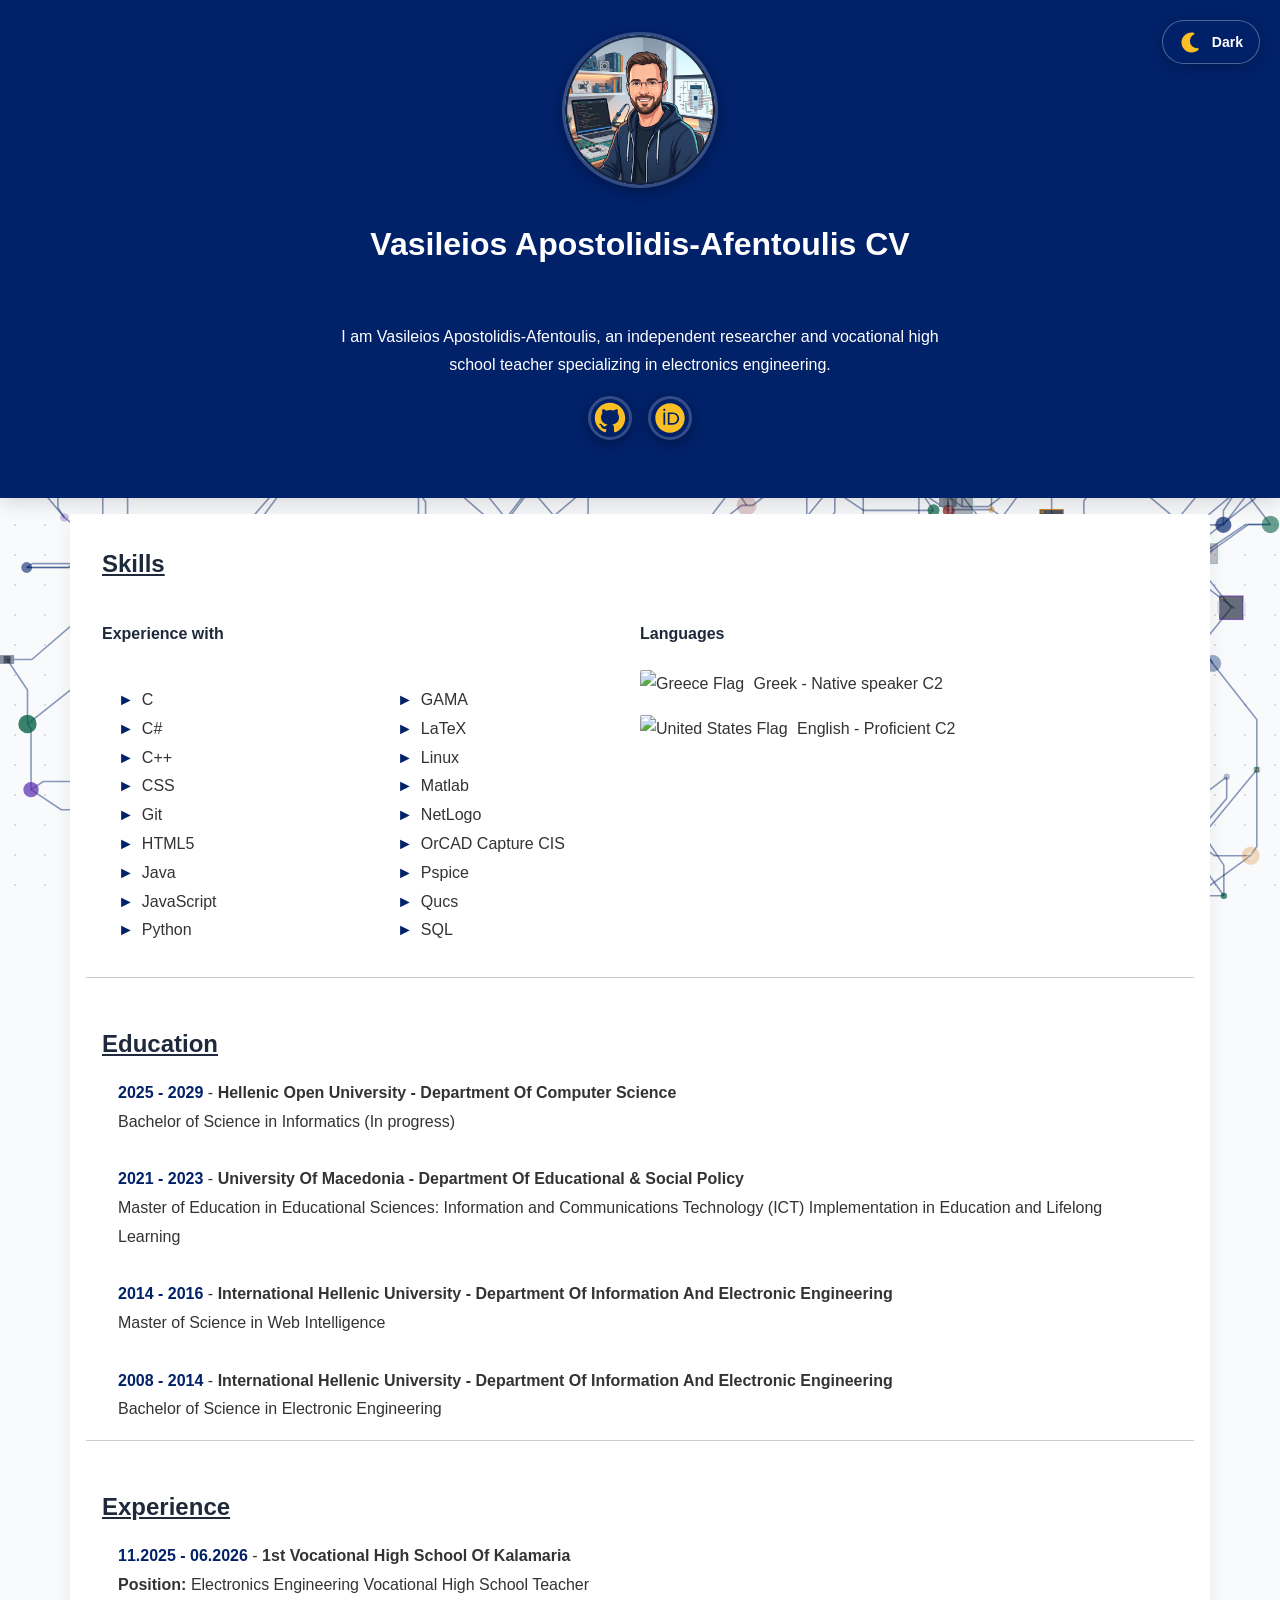
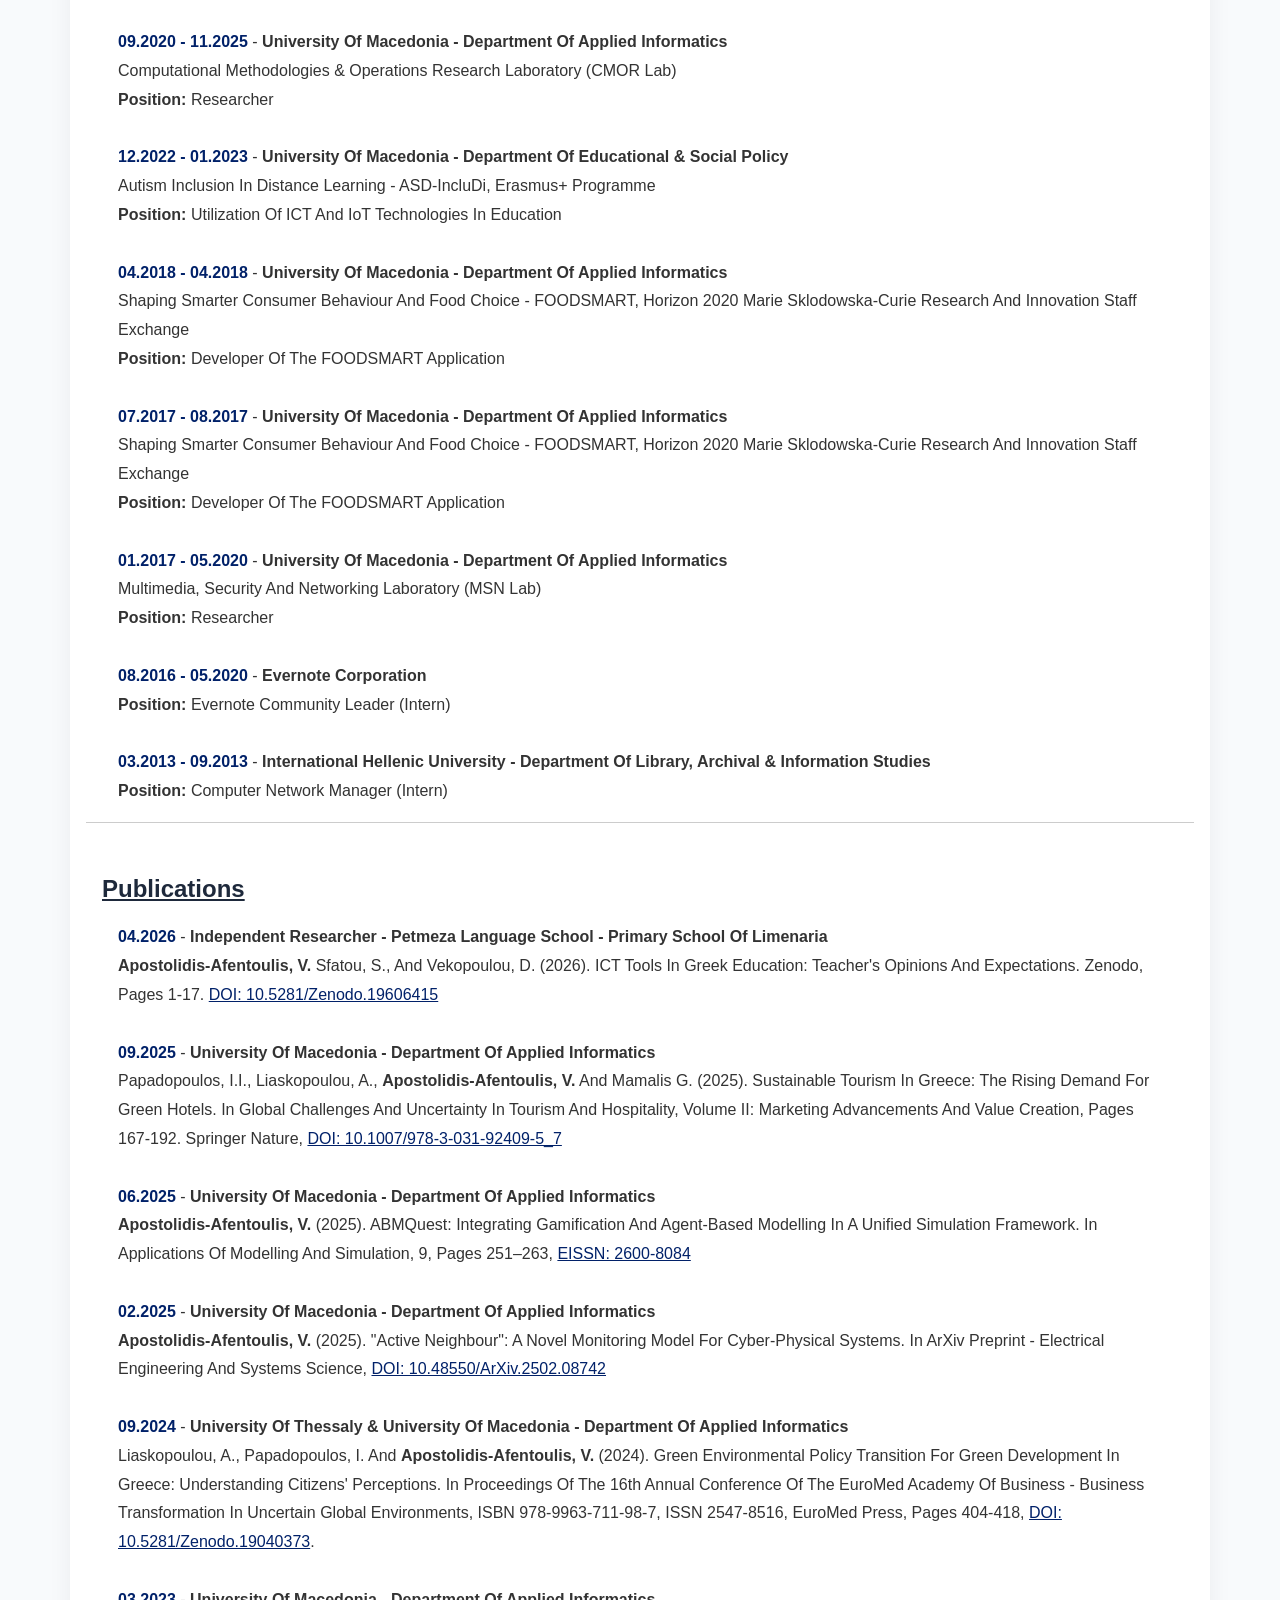
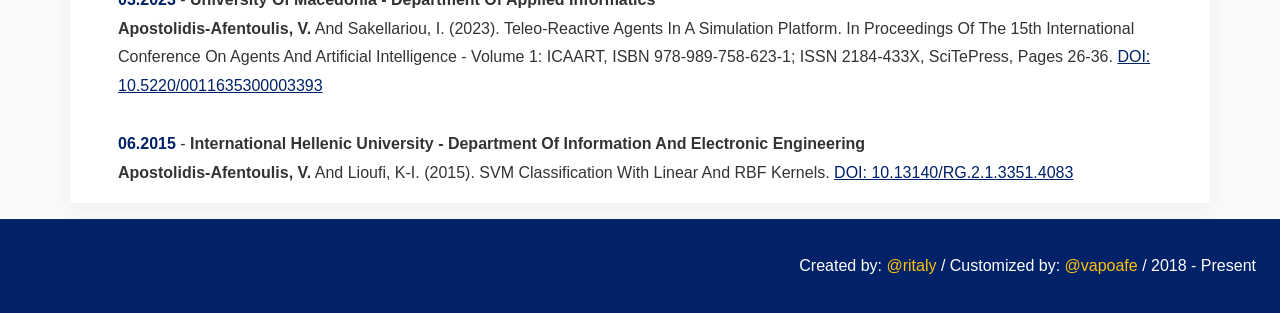
==== commit 0b337812: "Moved fonts locally." ====
--- a/index.html
+++ b/index.html
@@ -11,9 +11,6 @@
   <meta property="og:type" content="website" />
   <link rel="icon" href="./img/favicon.ico?v=2">
   <link rel="stylesheet" href="style.css">
-  <link rel="preconnect" href="https://fonts.googleapis.com">
-  <link rel="preconnect" href="https://fonts.gstatic.com" crossorigin>
-  <link href="https://fonts.googleapis.com/icon?family=Material+Icons" rel="stylesheet">
 </head>
 
 <body>
--- a/style.css
+++ b/style.css
@@ -1,4 +1,60 @@
-@import url('https://fonts.googleapis.com/css?family=Nunito');
+/* =========================================================
+    Nunito Font Definition
+   ========================================================= */
+
+/* ExtraLight 200 */
+@font-face {
+  font-family: 'Nunito';
+  font-style: normal;
+  font-weight: 200;
+  font-display: swap;
+  src: url('./fonts/Nunito-ExtraLight.ttf') format('truetype');
+}
+
+/* Light 300 */
+@font-face {
+  font-family: 'Nunito';
+  font-style: normal;
+  font-weight: 300;
+  font-display: swap;
+  src: url('./fonts/Nunito-Light.ttf') format('truetype');
+}
+
+/* Regular - 400 */
+@font-face {
+  font-family: 'Nunito';
+  font-style: normal;
+  font-weight: 400;
+  font-display: swap;
+  src: url('./fonts/Nunito-Regular.ttf') format('truetype');
+}
+
+/* Semi-Bold - 600 */
+@font-face {
+  font-family: 'Nunito';
+  font-style: normal;
+  font-weight: 600;
+  font-display: swap;
+  src: url('./fonts/Nunito-SemiBold.ttf') format('truetype');
+}
+
+/* Bold - 700 */
+@font-face {
+  font-family: 'Nunito';
+  font-style: normal;
+  font-weight: 700;
+  font-display: swap;
+  src: url('./fonts/Nunito-Bold.ttf') format('truetype');
+}
+
+/* Italic - 400 */
+@font-face {
+  font-family: 'Nunito';
+  font-style: italic;
+  font-weight: 400;
+  font-display: swap;
+  src: url('./fonts/Nunito-Italic.ttf') format('truetype');
+}
 
 :root {
   --bg-color: #f8fafc;
@@ -29,6 +85,7 @@
 body {
   margin: 0;
   font-family: 'Nunito', sans-serif;
+  font-weight: 400;
   font-size: 16px;
   line-height: 1.8em;
   background-color: var(--bg-color);
@@ -171,6 +228,7 @@
 h1 {
   margin: 1em 0;
   color: #ffffff;
+  font-weight: 700;
 }
 
 h2 {
@@ -187,7 +245,7 @@
 }
 
 h3, h4 {
-  font-weight: bold;
+  font-weight: 700;
   color: var(--heading-color);
 }
 
@@ -296,8 +354,7 @@
 
 .school span, .job-title span {
   color: var(--primary-accent);
-  
-  font-weight: 600;
+  font-weight: 700;
 }
 
 footer {
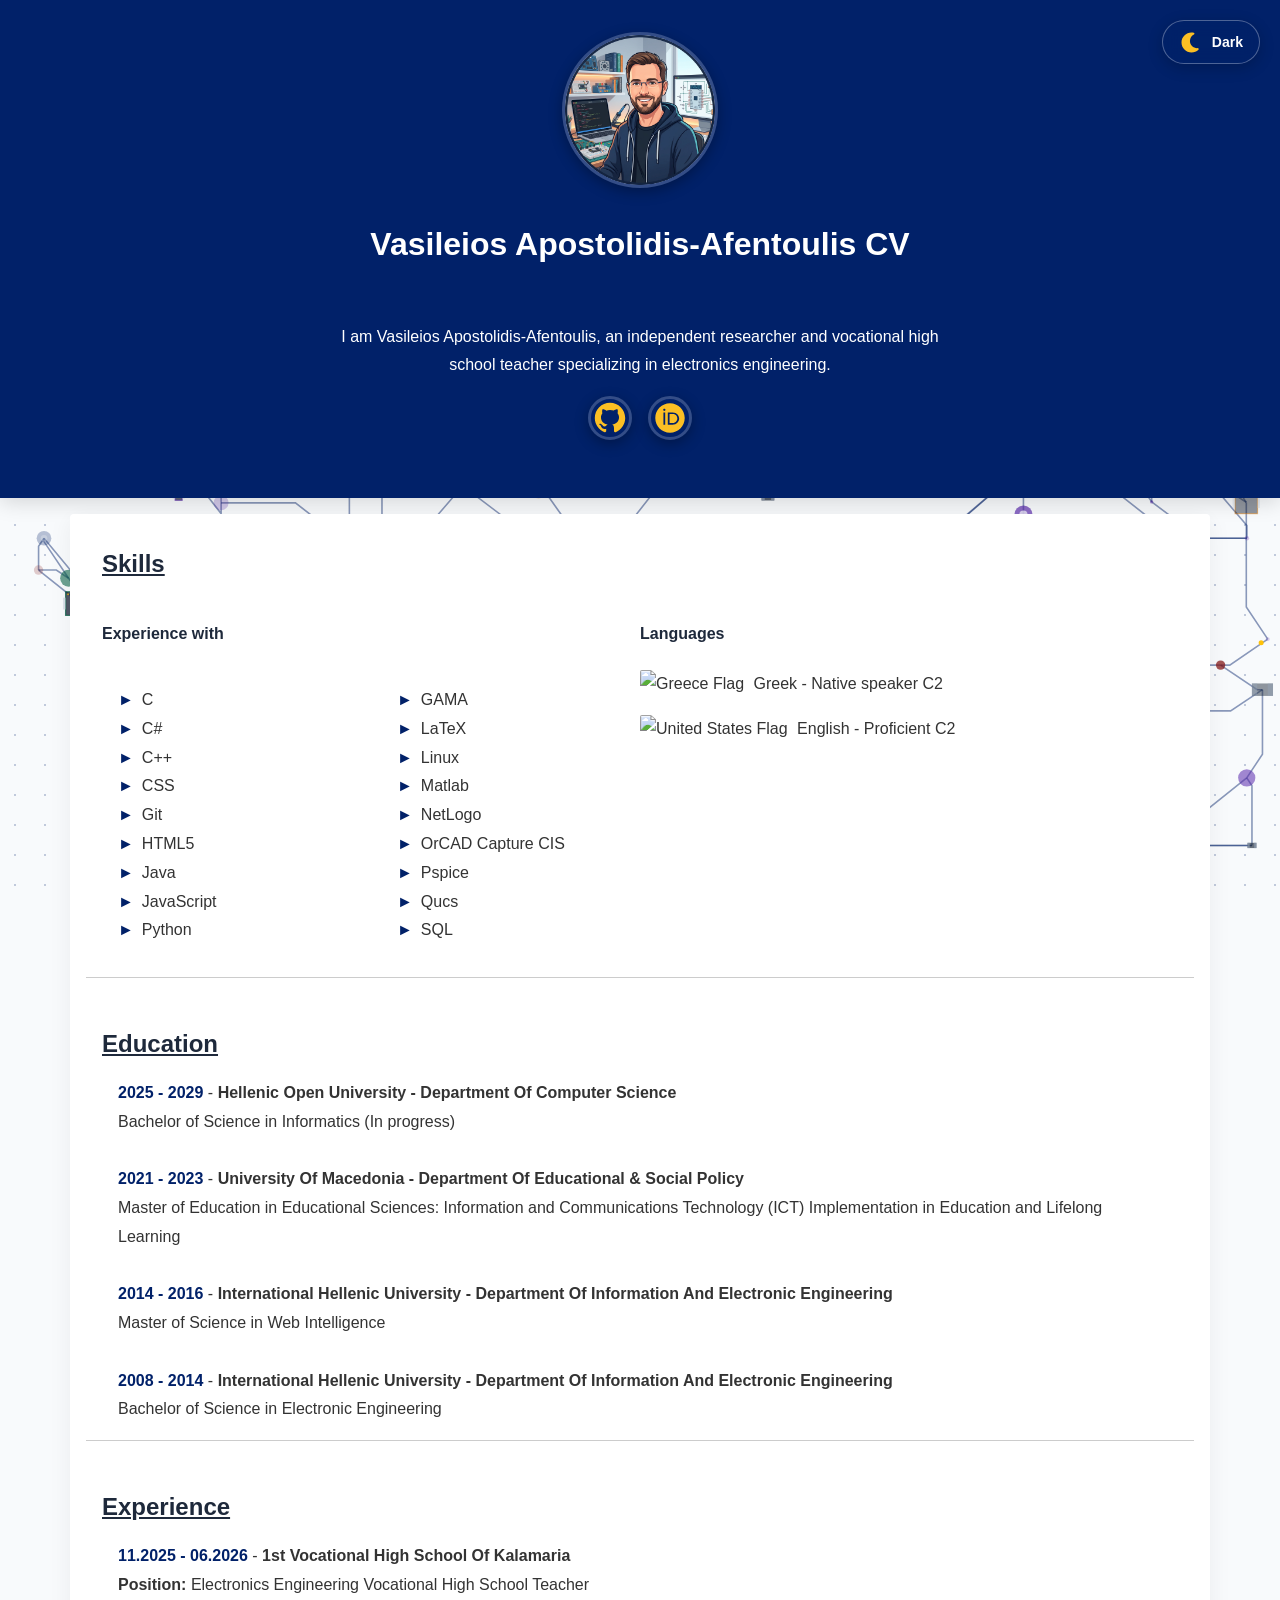
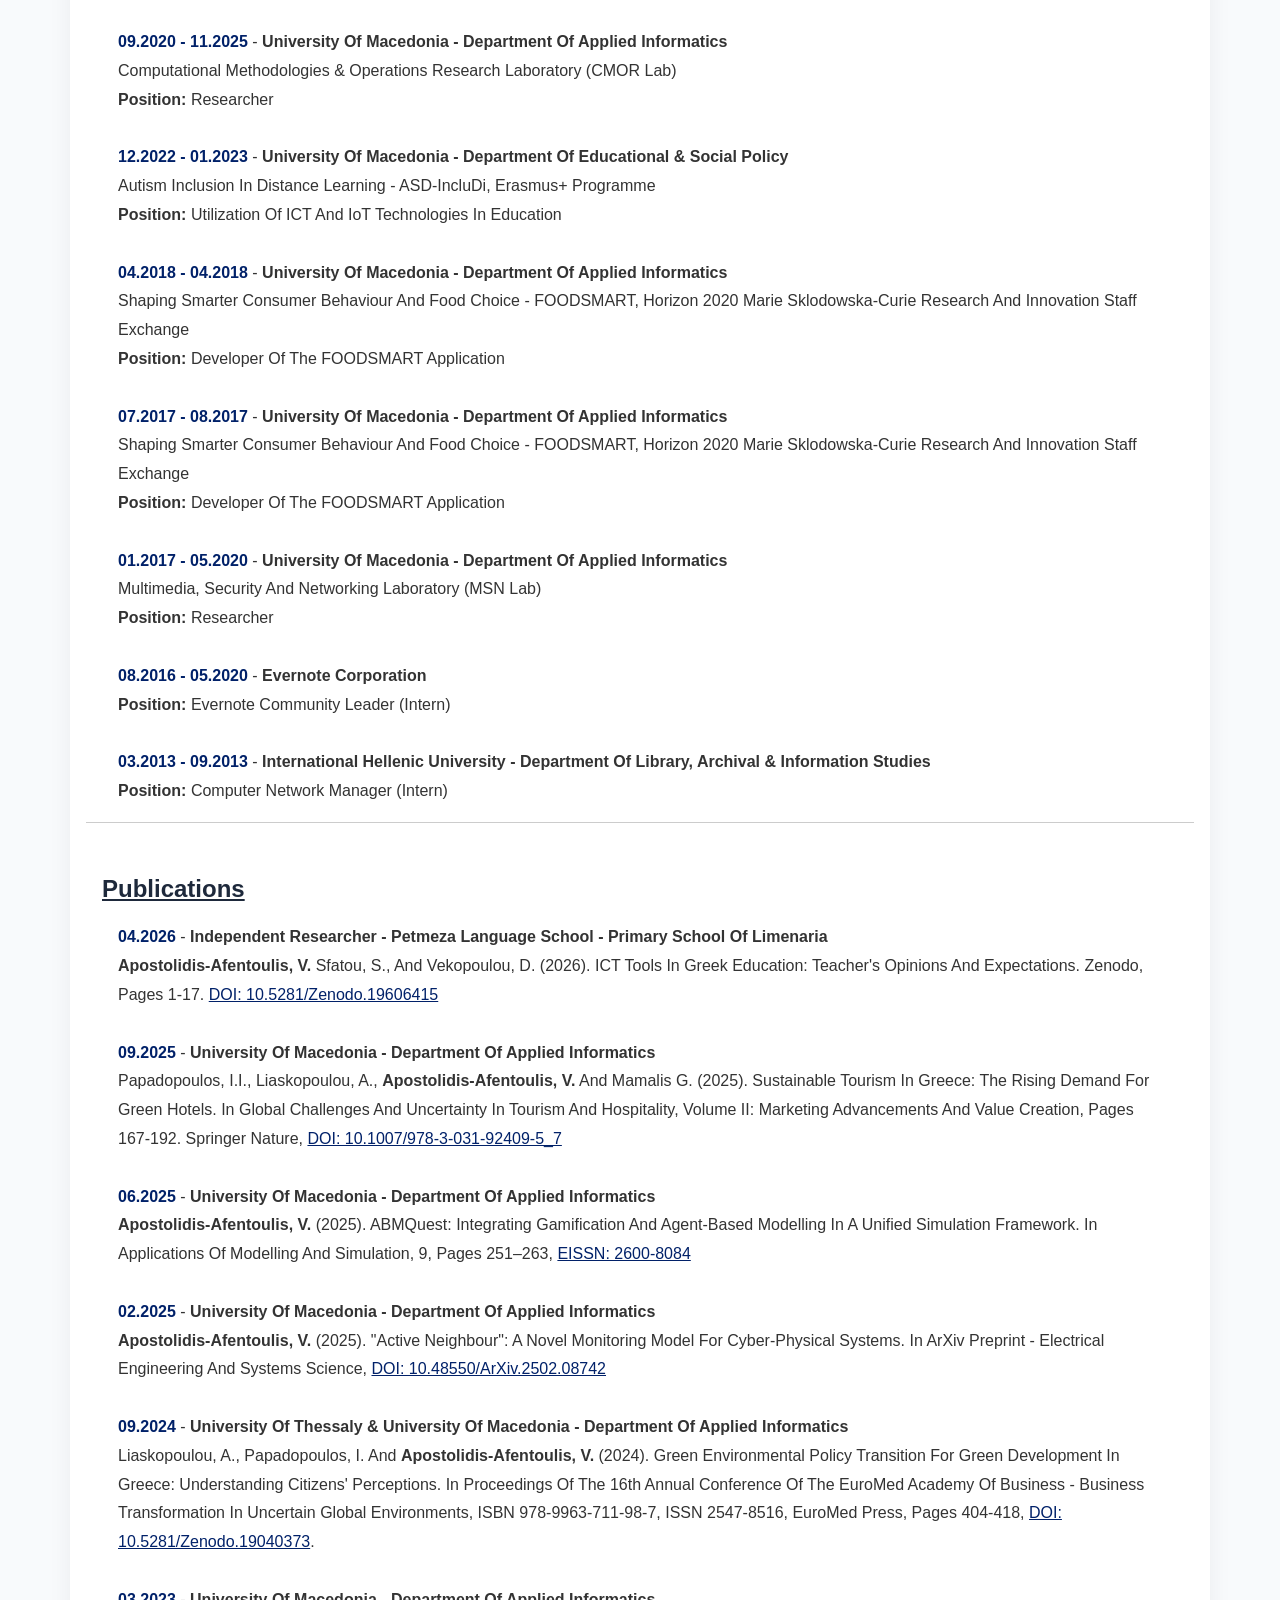
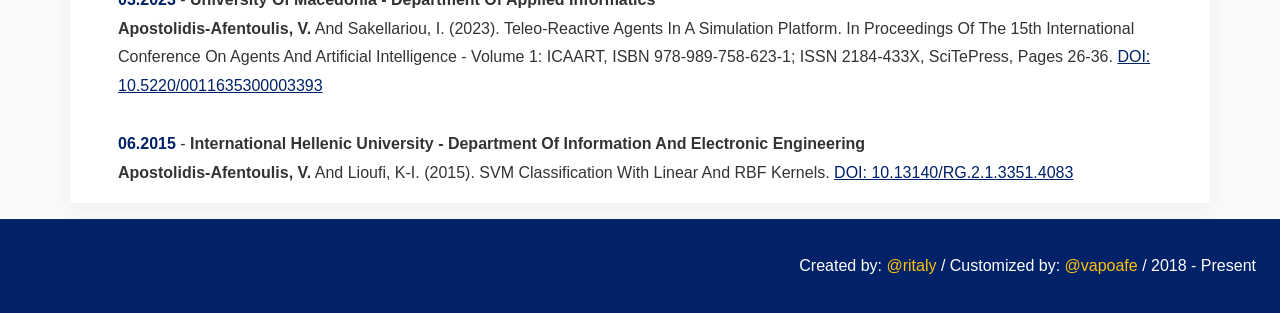
==== commit f0d80e81: "General speed improvements." ====
--- a/index.html
+++ b/index.html
@@ -28,7 +28,16 @@
 
   <header>
     <div>
-      <img src="./img/avatar.jpeg" alt="Vasileios Apostolidis-Afentoulis profile photo" />
+      <source srcset="./img/avatar.webp" type="image/webp">
+      <img 
+        src="./img/avatar.jpeg" 
+        alt="Vasileios Apostolidis-Afentoulis profile photo"
+        width="150"
+        height="150"
+        loading="eager"
+        fetchpriority="high"
+        decoding="async"
+      />
     </div>
     <h1>Vasileios Apostolidis-Afentoulis CV</h1>
     <section>
@@ -219,7 +228,7 @@
     <p>Created by: <a href="https://github.com/ritaly" target="_blank" rel="noopener noreferrer" aria-label="Visit ritaly's website who is the creator of this template">@ritaly</a> / Customized by: <a href="https://github.com/vapoafe" target="_blank" rel="noopener noreferrer" aria-label="Visit vapoafe's website who customized the original template">@vapoafe</a> / 2018 - Present</p>
   </footer>
 
-  <script src="circuit-particles.js"></script>
-  <script src="app.js"></script>
+  <script src="circuit-particles.js" defer></script>
+  <script src="app.js" defer></script>
 </body>
 </html>
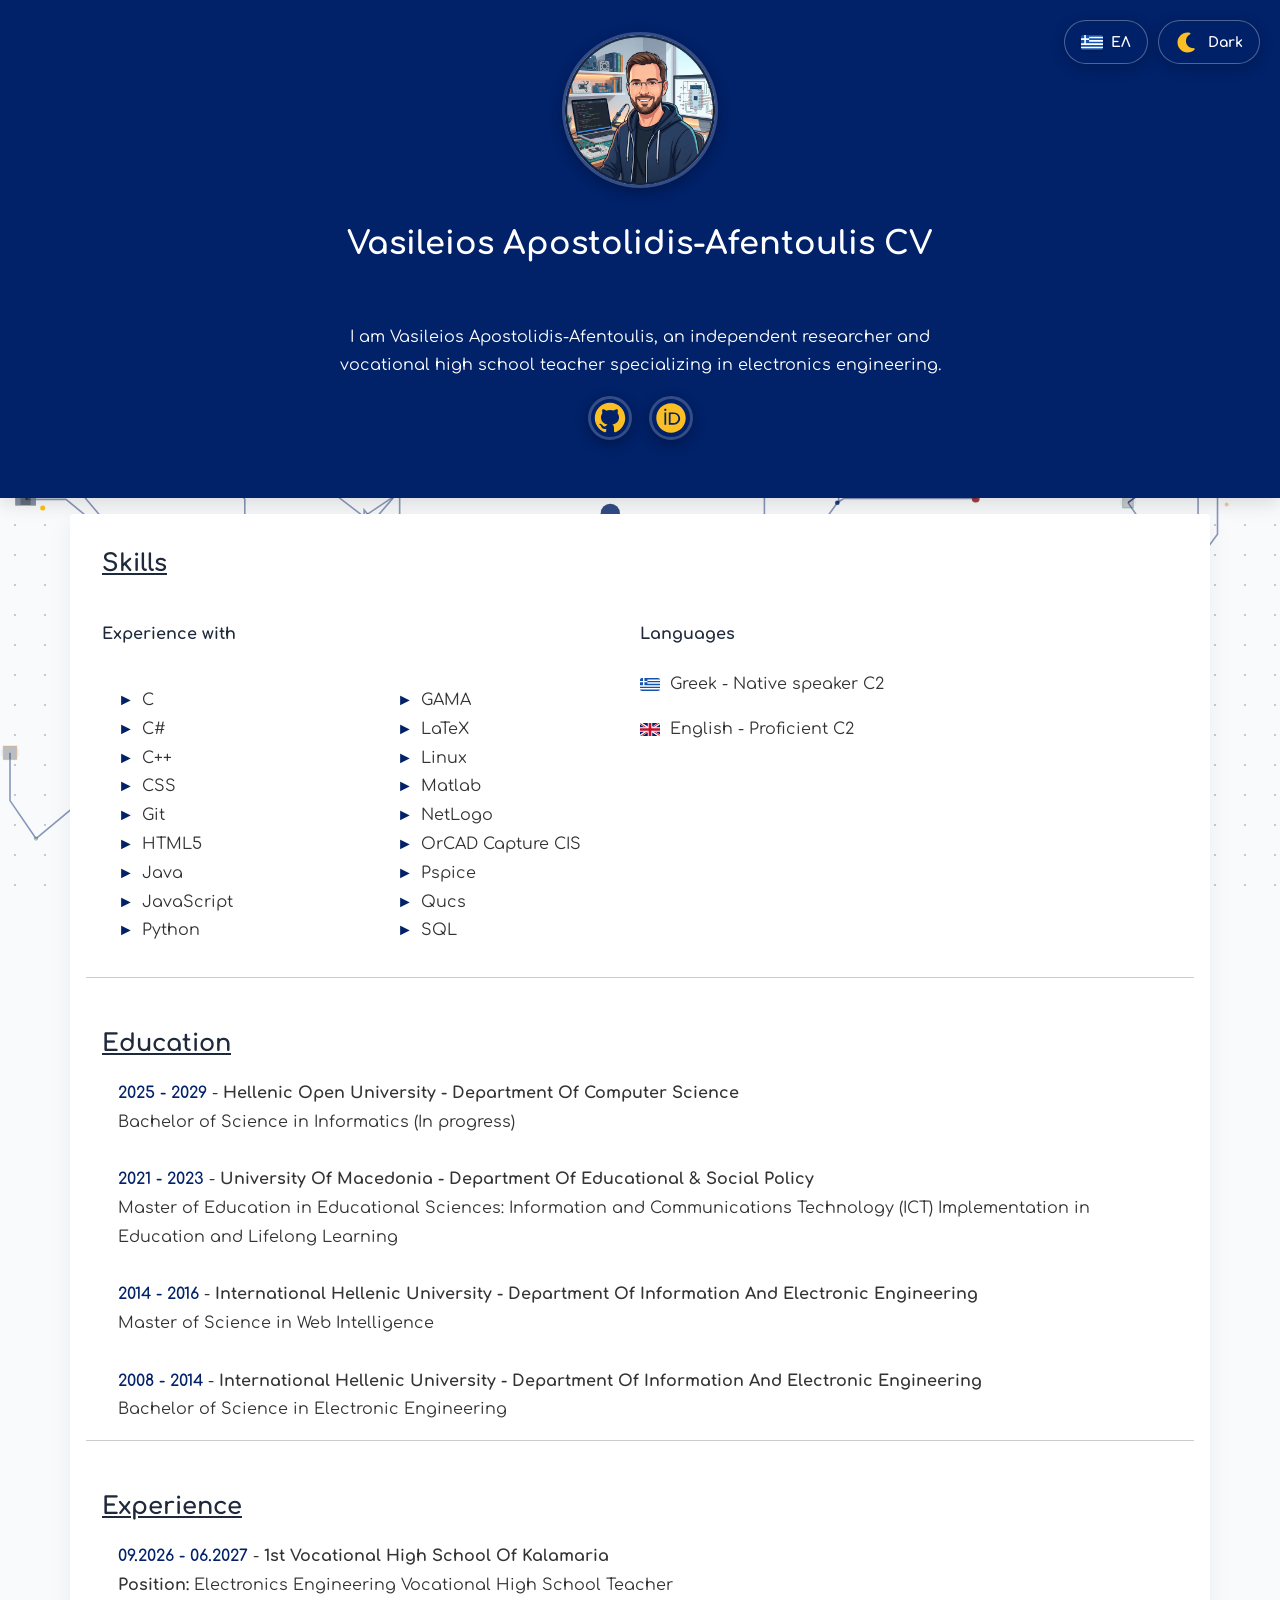
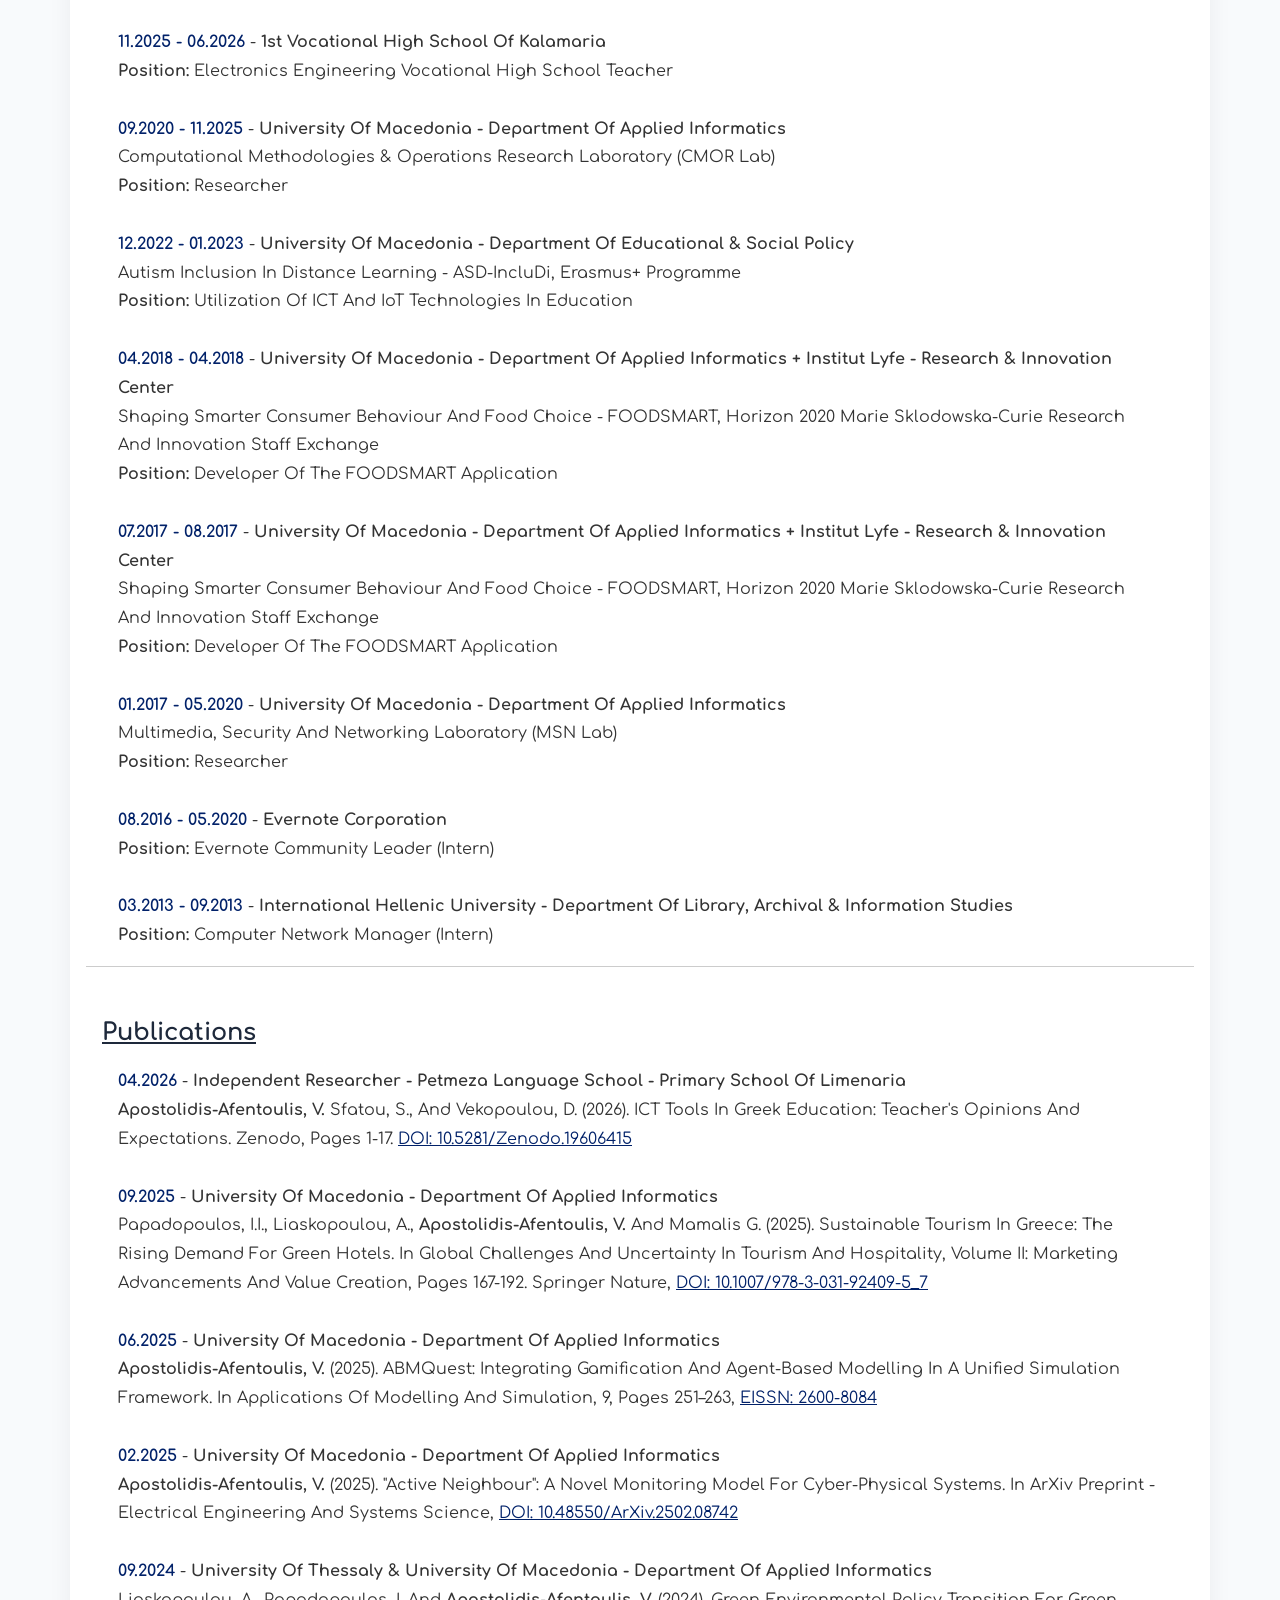
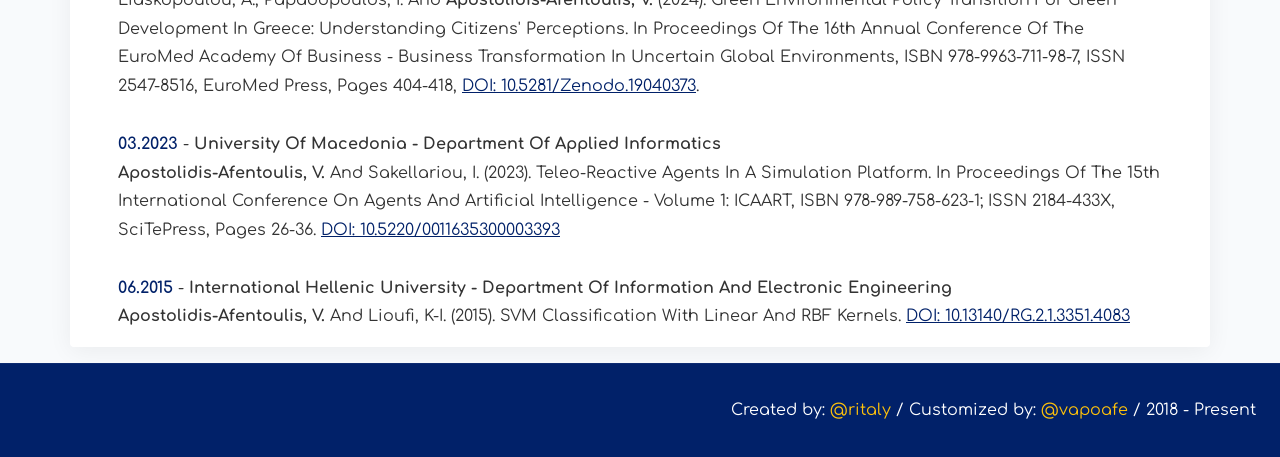
==== commit 1bb4ab7d: "Added translation and updated fonts." ====
--- a/index.html
+++ b/index.html
@@ -10,6 +10,7 @@
   <meta property="og:description" content="Academic and professional CV of Vasileios Apostolidis-Afentoulis" />
   <meta property="og:type" content="website" />
   <link rel="icon" href="./img/favicon.ico?v=2">
+  <link rel="preload" href="./fonts/Comfortaa-Regular.ttf" as="font" type="font/ttf" crossorigin>
   <link rel="stylesheet" href="style.css">
 </head>
 
@@ -17,8 +18,12 @@
 
   <div id="particles-js"></div>
   
-  <!-- Dark / Light Mode Toggle Button -->
+  <!-- Floating Controls: Language & Theme -->
   <div class="theme-toggle-container">
+    <button id="lang-toggle" class="lang-toggle-btn" aria-label="Μετάβαση στα Ελληνικά" title="Switch language to Greek / Μετάβαση στα Ελληνικά">
+      <img src="./img/gr.svg" alt="Greek Flag" id="lang-flag-img" class="lang-flag-icon">
+      <span id="lang-text">ΕΛ</span>
+    </button>
     <button id="theme-toggle" class="theme-toggle-btn" aria-label="Switch to dark mode" title="Toggle Light/Dark mode">
       <img src="./img/moon.svg" alt="moon icon" id="moon-icon" class="theme-icon-img">
       <img src="./img/sun.svg" alt="sun icon" id="sun-icon" class="theme-icon-img">
@@ -28,20 +33,22 @@
 
   <header>
     <div>
-      <source srcset="./img/avatar.webp" type="image/webp">
-      <img 
-        src="./img/avatar.jpeg" 
-        alt="Vasileios Apostolidis-Afentoulis profile photo"
-        width="150"
-        height="150"
-        loading="eager"
-        fetchpriority="high"
-        decoding="async"
-      />
+      <picture>
+        <source srcset="./img/avatar.webp" type="image/webp">
+        <img 
+          src="./img/avatar.jpeg" 
+          alt="Vasileios Apostolidis-Afentoulis profile photo" 
+          width="150" 
+          height="150" 
+          loading="eager" 
+          fetchpriority="high" 
+          decoding="async" 
+        />
+      </picture>
     </div>
-    <h1>Vasileios Apostolidis-Afentoulis CV</h1>
-    <section>
-      <p>I am Vasileios Apostolidis-Afentoulis, an independent researcher and vocational high school teacher specializing in electronics engineering.</p>
+    <h1 data-i18n="headerTitle">Vasileios Apostolidis-Afentoulis CV</h1>
+    <section>
+      <p data-i18n="headerBio">I am Vasileios Apostolidis-Afentoulis, an independent researcher and vocational high school teacher specializing in electronics engineering.</p>
       <a href="https://github.com/vapoafe" target="_blank" rel="noopener noreferrer" aria-label="GitHub profile">
         <img src="./img/github.svg" alt="Github icon" class="github-icon" style="margin-right: 12px;">
       </a>
@@ -53,10 +60,10 @@
 
   <main>
     <section>
-      <h2>Skills</h2>
+      <h2 data-i18n="skillsTitle">Skills</h2>
       <div class="skills">
         <div class="column">
-          <h4>Experience with</h4>
+          <h4 data-i18n="skillsExpHeading">Experience with</h4>
           <div class="two-column-list">
             <ul>
               <li>C</li>
@@ -83,141 +90,146 @@
           </div>
         </div>
         <div class="column">
-          <h4>Languages</h4>
-          <p><img src="./img/gr.svg" alt="Greece Flag" class="flag-icon"> Greek - Native speaker C2</p>
-          <p><img src="./img/us.svg" alt="United States Flag" class="flag-icon"> English - Proficient C2</p>
+          <h4 data-i18n="skillsLangHeading">Languages</h4>
+          <p><img src="./img/gr.svg" alt="Flag of Greece" class="flag-icon"> <span data-i18n="langGreek">Greek - Native speaker C2</span></p>
+          <p><img src="./img/uk.svg" alt="Flag of United Kingdom " class="flag-icon"> <span data-i18n="langEnglish">English - Proficient C2</span></p>
         </div>
       </div>
     </section>
 
     <section>
-      <h2>Education</h2>
-      <article>
-        <div class="school"><span>2025 - 2029</span> - <strong>Hellenic Open University - Department of Computer Science</strong></div>
-        <div class="descrition">
+      <h2 data-i18n="eduTitle">Education</h2>
+      <article>
+        <div class="school"><span>2025 - 2029</span> - <strong data-i18n="edu4_school">Hellenic Open University - Department of Computer Science</strong></div>
+        <div class="descrition" data-i18n="edu4_desc">
           Bachelor of Science in Informatics (In progress)
         </div>
       </article>
       <br>
       <article>
-        <div class="school"><span>2021 - 2023</span> - <strong>University of Macedonia - Department of Educational & Social Policy</strong></div>
-        <div class="descrition">
+        <div class="school"><span>2021 - 2023</span> - <strong data-i18n="edu3_school">University of Macedonia - Department of Educational & Social Policy</strong></div>
+        <div class="descrition" data-i18n="edu3_desc">
           Master of Education in Educational Sciences: Information and Communications Technology (ICT) Implementation in Education and Lifelong Learning
         </div>
       </article>
       <br>
       <article>
-        <div class="school"><span>2014 - 2016</span> - <strong>International Hellenic University - Department of Information and Electronic Engineering</strong></div>
-        <div class="descrition">
+        <div class="school"><span>2014 - 2016</span> - <strong data-i18n="edu2_school">International Hellenic University - Department of Information and Electronic Engineering</strong></div>
+        <div class="descrition" data-i18n="edu2_desc">
           Master of Science in Web Intelligence
         </div>
       </article>
       <br>
       <article>
-        <div class="school"><span>2008 - 2014</span> - <strong>International Hellenic University - Department of Information and Electronic Engineering</strong></div>
-        <div class="descrition">
+        <div class="school"><span>2008 - 2014</span> - <strong data-i18n="edu1_school">International Hellenic University - Department of Information and Electronic Engineering</strong></div>
+        <div class="descrition" data-i18n="edu1_desc">
           Bachelor of Science in Electronic Engineering
         </div>
       </article>
     </section>
 
     <section>
-      <h2>Experience</h2>
-      <article>
-        <div class="job-title">
-          <span>11.2025 - 06.2026</span> - <strong>1st Vocational High School of Kalamaria</strong><br>
-          <strong>Position:</strong> Electronics Engineering Vocational High School Teacher
-        </div>
-        <br>
-        <div class="job-title">
-          <span>09.2020 - 11.2025</span> - <strong>University of Macedonia - Department of Applied Informatics</strong><br>
-          Computational Methodologies & Operations Research Laboratory (CMOR Lab) <br>
-          <strong>Position:</strong> Researcher
-        </div>
-        <br>
-        <div class="job-title">
-          <span>12.2022 - 01.2023</span> - <strong>University of Macedonia - Department of Educational & Social Policy</strong><br>
-          Autism Inclusion in Distance Learning - ASD‑IncluDi, Erasmus+ Programme <br>
-          <strong>Position:</strong> Utilization of ICT and IoT Technologies in Education
-        </div>
-        <br>
-        <div class="job-title">
-          <span>04.2018 - 04.2018</span> - <strong>University of Macedonia - Department of Applied Informatics</strong><br>
-          Shaping Smarter Consumer Behaviour and Food Choice ‑ FOODSMART, Horizon 2020 Marie Sklodowska‑Curie Research and Innovation Staff Exchange <br>
-          <strong>Position:</strong> Developer of the FOODSMART application
-        </div>
-        <br>
-        <div class="job-title">
-          <span>07.2017 - 08.2017</span> - <strong>University of Macedonia - Department of Applied Informatics</strong><br>
-          Shaping Smarter Consumer Behaviour and Food Choice ‑ FOODSMART, Horizon 2020 Marie Sklodowska‑Curie Research and Innovation Staff Exchange <br>
-          <strong>Position:</strong> Developer of the FOODSMART application
-        </div>
-        <br>
-        <div class="job-title">
-          <span>01.2017 - 05.2020</span> - <strong>University of Macedonia - Department of Applied Informatics</strong><br>
-          Multimedia, Security and Networking Laboratory (MSN Lab) <br>
-          <strong>Position:</strong> Researcher
-        </div>
-        <br>
-        <div class="job-title">
-          <span>08.2016 - 05.2020</span> - <strong>Evernote Corporation</strong><br>
-          <strong>Position:</strong> Evernote Community Leader (Intern)
-        </div>
-        <br>
-        <div class="job-title">
-          <span>03.2013 - 09.2013</span> - <strong>International Hellenic University - Department of Library, Archival & Information Studies</strong><br>
-          <strong>Position:</strong> Computer Network Manager (Intern)
-        </div>
-      </article>
-    </section>
-
-    <section>
-      <h2>Publications</h2>
-      <article>
-        <div class="job-title">
-          <span>04.2026</span> - <strong>Independent Researcher - Petmeza Language School - Primary School of Limenaria</strong><br>
+      <h2 data-i18n="expTitle">Experience</h2>
+      <article>
+        <div class="job-title">
+          <span>09.2026 - 06.2027</span> - <strong data-i18n="exp9_org">1st Vocational High School of Kalamaria</strong><br>
+          <strong data-i18n="posLabel">Position:</strong> <span class="plain-text" data-i18n="exp9_pos">Electronics Engineering Vocational High School Teacher</span>
+        </div>
+        <br>
+        <div class="job-title">
+          <span>11.2025 - 06.2026</span> - <strong data-i18n="exp8_org">1st Vocational High School of Kalamaria</strong><br>
+          <strong data-i18n="posLabel">Position:</strong> <span class="plain-text" data-i18n="exp8_pos">Electronics Engineering Vocational High School Teacher</span>
+        </div>
+        <br>
+        <div class="job-title">
+          <span>09.2020 - 11.2025</span> - <strong data-i18n="exp7_org">University of Macedonia - Department of Applied Informatics</strong><br>
+          <span class="plain-text" data-i18n="exp7_sub">Computational Methodologies & Operations Research Laboratory (CMOR Lab)</span><br>
+          <strong data-i18n="posLabel">Position:</strong> <span class="plain-text" data-i18n="exp7_pos">Researcher</span>
+        </div>
+        <br>
+        <div class="job-title">
+          <span>12.2022 - 01.2023</span> - <strong data-i18n="exp6_org">University of Macedonia - Department of Educational & Social Policy</strong><br>
+          <span class="plain-text" data-i18n="exp6_sub">Autism Inclusion in Distance Learning - ASD‑IncluDi, Erasmus+ Programme</span><br>
+          <strong data-i18n="posLabel">Position:</strong> <span class="plain-text" data-i18n="exp6_pos">Utilization of ICT and IoT Technologies in Education</span>
+        </div>
+        <br>
+        <div class="job-title">
+          <span>04.2018 - 04.2018</span> - <strong data-i18n="exp5_org">University of Macedonia - Department of Applied Informatics + Institut Lyfe - Research & Innovation Center</strong><br>
+          <span class="plain-text" data-i18n="exp5_sub">Shaping Smarter Consumer Behaviour and Food Choice ‑ FOODSMART, Horizon 2020 Marie Sklodowska‑Curie Research and Innovation Staff Exchange</span><br>
+          <strong data-i18n="posLabel">Position:</strong> <span class="plain-text" data-i18n="exp5_pos">Developer of the FOODSMART application</span>
+        </div>
+        <br>
+        <div class="job-title">
+          <span>07.2017 - 08.2017</span> - <strong data-i18n="exp4_org">University of Macedonia - Department of Applied Informatics + Institut Lyfe - Research & Innovation Center</strong><br>
+          <span class="plain-text" data-i18n="exp4_sub">Shaping Smarter Consumer Behaviour and Food Choice ‑ FOODSMART, Horizon 2020 Marie Sklodowska‑Curie Research and Innovation Staff Exchange</span><br>
+          <strong data-i18n="posLabel">Position:</strong> <span class="plain-text" data-i18n="exp4_pos">Developer of the FOODSMART application</span>
+        </div>
+        <br>
+        <div class="job-title">
+          <span>01.2017 - 05.2020</span> - <strong data-i18n="exp3_org">University of Macedonia - Department of Applied Informatics</strong><br>
+          <span class="plain-text" data-i18n="exp3_sub">Multimedia, Security and Networking Laboratory (MSN Lab)</span><br>
+          <strong data-i18n="posLabel">Position:</strong> <span class="plain-text" data-i18n="exp3_pos">Researcher</span>
+        </div>
+        <br>
+        <div class="job-title">
+          <span>08.2016 - 05.2020</span> - <strong data-i18n="exp2_org">Evernote Corporation</strong><br>
+          <strong data-i18n="posLabel">Position:</strong> <span class="plain-text" data-i18n="exp2_pos">Evernote Community Leader (Intern)</span>
+        </div>
+        <br>
+        <div class="job-title">
+          <span>03.2013 - 09.2013</span> - <strong data-i18n="exp1_org">International Hellenic University - Department of Library, Archival & Information Studies</strong><br>
+          <strong data-i18n="posLabel">Position:</strong> <span class="plain-text" data-i18n="exp1_pos">Computer Network Manager (Intern)</span>
+        </div>
+      </article>
+    </section>
+
+    <section>
+      <h2 data-i18n="pubTitle">Publications</h2>
+      <article>
+        <div class="job-title">
+          <span>04.2026</span> - <strong data-i18n="pub7_inst">Independent Researcher - Petmeza Language School - Primary School of Limenaria</strong><br>
           <b>Apostolidis-Afentoulis, V.</b> Sfatou, S., and Vekopoulou, D. (2026). ICT Tools in Greek Education: Teacher's Opinions and Expectations. Zenodo, pages 1-17. <a href="https://doi.org/10.5281/zenodo.19606415" class="custom-link" target="_blank" rel="noopener noreferrer">DOI: 10.5281/zenodo.19606415</a>
         </div>
       </article>
       <br>
       <article>
         <div class="job-title">
-          <span>09.2025</span> - <strong>University of Macedonia ‑ Department of Applied Informatics</strong><br>
+          <span>09.2025</span> - <strong data-i18n="pub6_inst">University of Macedonia ‑ Department of Applied Informatics</strong><br>
           Papadopoulos, I.I., Liaskopoulou, A., <b>Apostolidis-Afentoulis, V.</b> and Mamalis G. (2025). Sustainable Tourism in Greece: The Rising Demand for Green Hotels. In Global Challenges and Uncertainty in Tourism and Hospitality, Volume II: Marketing Advancements and Value Creation, pages 167-192. Springer Nature, <a href="https://doi.org/10.1007/978-3-031-92409-5_7" class="custom-link" target="_blank" rel="noopener noreferrer">DOI: 10.1007/978-3-031-92409-5_7</a>
         </div>
       </article>
       <br>
       <article>
         <div class="job-title">
-          <span>06.2025</span> - <strong>University of Macedonia ‑ Department of Applied Informatics</strong><br>
+          <span>06.2025</span> - <strong data-i18n="pub5_inst">University of Macedonia ‑ Department of Applied Informatics</strong><br>
           <b>Apostolidis-Afentoulis, V.</b> (2025). ABMQuest: Integrating Gamification and Agent-Based Modelling in a Unified Simulation Framework. In Applications of Modelling and Simulation, 9, pages 251–263, <a href="https://arqiipubl.com/ojs/index.php/AMS_Journal/article/view/950" class="custom-link" target="_blank" rel="noopener noreferrer">eISSN: 2600-8084</a>
         </div>
       </article>
       <br>
       <article>
         <div class="job-title">
-          <span>02.2025</span> - <strong>University of Macedonia ‑ Department of Applied Informatics</strong><br>
+          <span>02.2025</span> - <strong data-i18n="pub4_inst">University of Macedonia ‑ Department of Applied Informatics</strong><br>
           <b>Apostolidis-Afentoulis, V.</b> (2025). "Active Neighbour": A Novel Monitoring Model for Cyber-Physical Systems. In arXiv preprint - Electrical Engineering and Systems Science, <a href="https://doi.org/10.48550/arXiv.2502.08742" class="custom-link" target="_blank" rel="noopener noreferrer">DOI: 10.48550/arXiv.2502.08742</a>
         </div>
       </article>
       <br>
       <article>
         <div class="job-title">
-          <span>09.2024</span> - <strong>University of Thessaly & University of Macedonia ‑ Department of Applied Informatics</strong><br>
+          <span>09.2024</span> - <strong data-i18n="pub3_inst">University of Thessaly & University of Macedonia ‑ Department of Applied Informatics</strong><br>
           Liaskopoulou, A., Papadopoulos, I. and <b>Apostolidis-Afentoulis, V.</b> (2024). Green Environmental Policy Transition for Green Development in Greece: Understanding Citizens' Perceptions. In Proceedings of the 16th Annual Conference of the EuroMed Academy of Business - Business Transformation in Uncertain Global Environments, ISBN 978-9963-711-98-7, ISSN 2547-8516, EuroMed Press, pages 404-418, <a href="https://doi.org/10.5281/zenodo.19040373" class="custom-link" target="_blank" rel="noopener noreferrer">DOI: 10.5281/zenodo.19040373</a>.
         </div>
       </article>
       <br>
       <article>
         <div class="job-title">
-          <span>03.2023</span> - <strong>University of Macedonia ‑ Department of Applied Informatics</strong><br>
+          <span>03.2023</span> - <strong data-i18n="pub2_inst">University of Macedonia ‑ Department of Applied Informatics</strong><br>
           <b>Apostolidis-Afentoulis, V.</b> and Sakellariou, I. (2023). Teleo-Reactive Agents in a Simulation Platform. In Proceedings of the 15th International Conference on Agents and Artificial Intelligence - Volume 1: ICAART, ISBN 978-989-758-623-1; ISSN 2184-433X, SciTePress, pages 26-36. <a href="https://doi.org/10.5220/0011635300003393" class="custom-link" target="_blank" rel="noopener noreferrer">DOI: 10.5220/0011635300003393</a>
         </div>
       </article>
       <br>
       <article>
         <div class="job-title">
-          <span>06.2015</span> - <strong>International Hellenic University - Department of Information and Electronic Engineering</strong><br>
+          <span>06.2015</span> - <strong data-i18n="pub1_inst">International Hellenic University - Department of Information and Electronic Engineering</strong><br>
           <b>Apostolidis-Afentoulis, V.</b> and Lioufi, K-I. (2015). SVM Classification with Linear and RBF kernels. <a href="http://rgdoi.net/10.13140/RG.2.1.3351.4083" class="custom-link" target="_blank" rel="noopener noreferrer">DOI: 10.13140/RG.2.1.3351.4083</a>
         </div>
       </article>
@@ -225,7 +237,7 @@
   </main>
 
   <footer>
-    <p>Created by: <a href="https://github.com/ritaly" target="_blank" rel="noopener noreferrer" aria-label="Visit ritaly's website who is the creator of this template">@ritaly</a> / Customized by: <a href="https://github.com/vapoafe" target="_blank" rel="noopener noreferrer" aria-label="Visit vapoafe's website who customized the original template">@vapoafe</a> / 2018 - Present</p>
+    <p data-i18n="footerText" data-i18n-html="true">Created by: <a href="https://github.com/ritaly" target="_blank" rel="noopener noreferrer" aria-label="Visit ritaly's website who is the creator of this template">@ritaly</a> / Customized by: <a href="https://github.com/vapoafe" target="_blank" rel="noopener noreferrer" aria-label="Visit vapoafe's website who customized the original template">@vapoafe</a> / 2018 - Present</p>
   </footer>
 
   <script src="circuit-particles.js" defer></script>
--- a/style.css
+++ b/style.css
@@ -1,59 +1,50 @@
 /* =========================================================
-    Nunito Font Definition
+    Comfortaa Font Definition
    ========================================================= */
-
-/* ExtraLight 200 */
-@font-face {
-  font-family: 'Nunito';
-  font-style: normal;
-  font-weight: 200;
-  font-display: swap;
-  src: url('./fonts/Nunito-ExtraLight.ttf') format('truetype');
-}
 
 /* Light 300 */
 @font-face {
-  font-family: 'Nunito';
+  font-family: 'Comfortaa';
   font-style: normal;
   font-weight: 300;
   font-display: swap;
-  src: url('./fonts/Nunito-Light.ttf') format('truetype');
+  src: url('./fonts/Comfortaa-Light.ttf') format('truetype');
 }
 
 /* Regular - 400 */
 @font-face {
-  font-family: 'Nunito';
+  font-family: 'Comfortaa';
   font-style: normal;
   font-weight: 400;
   font-display: swap;
-  src: url('./fonts/Nunito-Regular.ttf') format('truetype');
+  src: url('./fonts/Comfortaa-Regular.ttf') format('truetype');
+}
+
+/* Medium - 500 */
+@font-face {
+  font-family: 'Comfortaa';
+  font-style: normal;
+  font-weight: 500;
+  font-display: swap;
+  src: url('./fonts/Comfortaa-Medium.ttf') format('truetype');
 }
 
 /* Semi-Bold - 600 */
 @font-face {
-  font-family: 'Nunito';
+  font-family: 'Comfortaa';
   font-style: normal;
   font-weight: 600;
   font-display: swap;
-  src: url('./fonts/Nunito-SemiBold.ttf') format('truetype');
+  src: url('./fonts/Comfortaa-SemiBold.ttf') format('truetype');
 }
 
 /* Bold - 700 */
 @font-face {
-  font-family: 'Nunito';
+  font-family: 'Comfortaa';
   font-style: normal;
   font-weight: 700;
   font-display: swap;
-  src: url('./fonts/Nunito-Bold.ttf') format('truetype');
-}
-
-/* Italic - 400 */
-@font-face {
-  font-family: 'Nunito';
-  font-style: italic;
-  font-weight: 400;
-  font-display: swap;
-  src: url('./fonts/Nunito-Italic.ttf') format('truetype');
+  src: url('./fonts/Comfortaa-Bold.ttf') format('truetype');
 }
 
 :root {
@@ -84,7 +75,7 @@
 
 body {
   margin: 0;
-  font-family: 'Nunito', sans-serif;
+  font-family: 'Comfortaa', sans-serif;
   font-weight: 400;
   font-size: 16px;
   line-height: 1.8em;
@@ -102,15 +93,20 @@
   z-index: -1;  /* Ensure particles are in the background */
 }
 
-/* Floating / Fixed Theme Toggle Button */
+/* Floating / Fixed Controls Container (Language & Theme) */
 .theme-toggle-container {
   position: fixed;
   top: 20px;
   right: 20px;
   z-index: 1000;
-}
-
-.theme-toggle-btn {
+  display: flex;
+  align-items: center;
+  gap: 10px;
+}
+
+/* Button styling for Theme and Language */
+.theme-toggle-btn,
+.lang-toggle-btn {
   display: flex;
   align-items: center;
   gap: 8px;
@@ -119,7 +115,7 @@
   border: 1px solid rgba(255, 255, 255, 0.3);
   padding: 8px 16px;
   border-radius: 30px;
-  font-family: 'Nunito', sans-serif;
+  font-family: 'Comfortaa', sans-serif;
   font-size: 14px;
   font-weight: 700;
   cursor: pointer;
@@ -129,16 +125,19 @@
   transition: all 0.3s ease;
   min-height: 44px;
   min-width: 44px;
-}
-
-.theme-toggle-btn:hover {
+  user-select: none;
+}
+
+.theme-toggle-btn:hover,
+.lang-toggle-btn:hover {
   background: #012169;
   transform: translateY(-2px);
   box-shadow: 0 6px 20px rgba(0, 0, 0, 0.3);
   border-color: #FFC20A;
 }
 
-.theme-toggle-btn:focus-visible {
+.theme-toggle-btn:focus-visible,
+.lang-toggle-btn:focus-visible {
   outline: 2px solid #FFC20A;
   outline-offset: 2px;
 }
@@ -153,20 +152,32 @@
   margin: 0;
 }
 
-body.dark-mode .theme-toggle-btn {
+body.dark-mode .theme-toggle-btn,
+body.dark-mode .lang-toggle-btn {
   background: rgba(17, 26, 46, 0.9);
   color: #f1f5f9;
   border: 1px solid rgba(56, 189, 248, 0.4);
   box-shadow: 0 4px 15px rgba(0, 0, 0, 0.5);
 }
 
-body.dark-mode .theme-toggle-btn:hover {
+body.dark-mode .theme-toggle-btn:hover,
+body.dark-mode .lang-toggle-btn:hover {
   background: #18233c;
   border-color: #fbbf24;
 }
 
 body.dark-mode .theme-toggle-btn i {
   color: #fbbf24;
+}
+
+.lang-flag-icon {
+  width: 22px;
+  height: 15px;
+  border-radius: 2px;
+  object-fit: cover;
+  box-shadow: 0 1px 3px rgba(0, 0, 0, 0.3);
+  display: inline-block;
+  vertical-align: middle;
 }
 
 a {
@@ -215,7 +226,11 @@
 
 header img {
   border-radius: 50%;
+  width: 150px;
+  height: 150px;
   max-width: 150px;
+  aspect-ratio: 1 / 1;
+  object-fit: cover;
   box-shadow: 0 4px 14px rgba(0, 0, 0, 0.3);
   border: 3px solid rgba(255, 255, 255, 0.2);
   transition: border-color 0.3s ease;
@@ -357,6 +372,12 @@
   font-weight: 700;
 }
 
+.job-title span.plain-text {
+  color: inherit;
+  font-weight: normal;
+}
+
+
 footer {
   padding: 1em 1.5em;
   background: var(--footer-bg);
@@ -377,9 +398,11 @@
   .theme-toggle-container {
     top: 12px;
     right: 12px;
-  }
-
-  .theme-toggle-btn {
+    gap: 8px;
+  }
+
+  .theme-toggle-btn,
+  .lang-toggle-btn {
     padding: 6px 12px;
     font-size: 13px;
   }
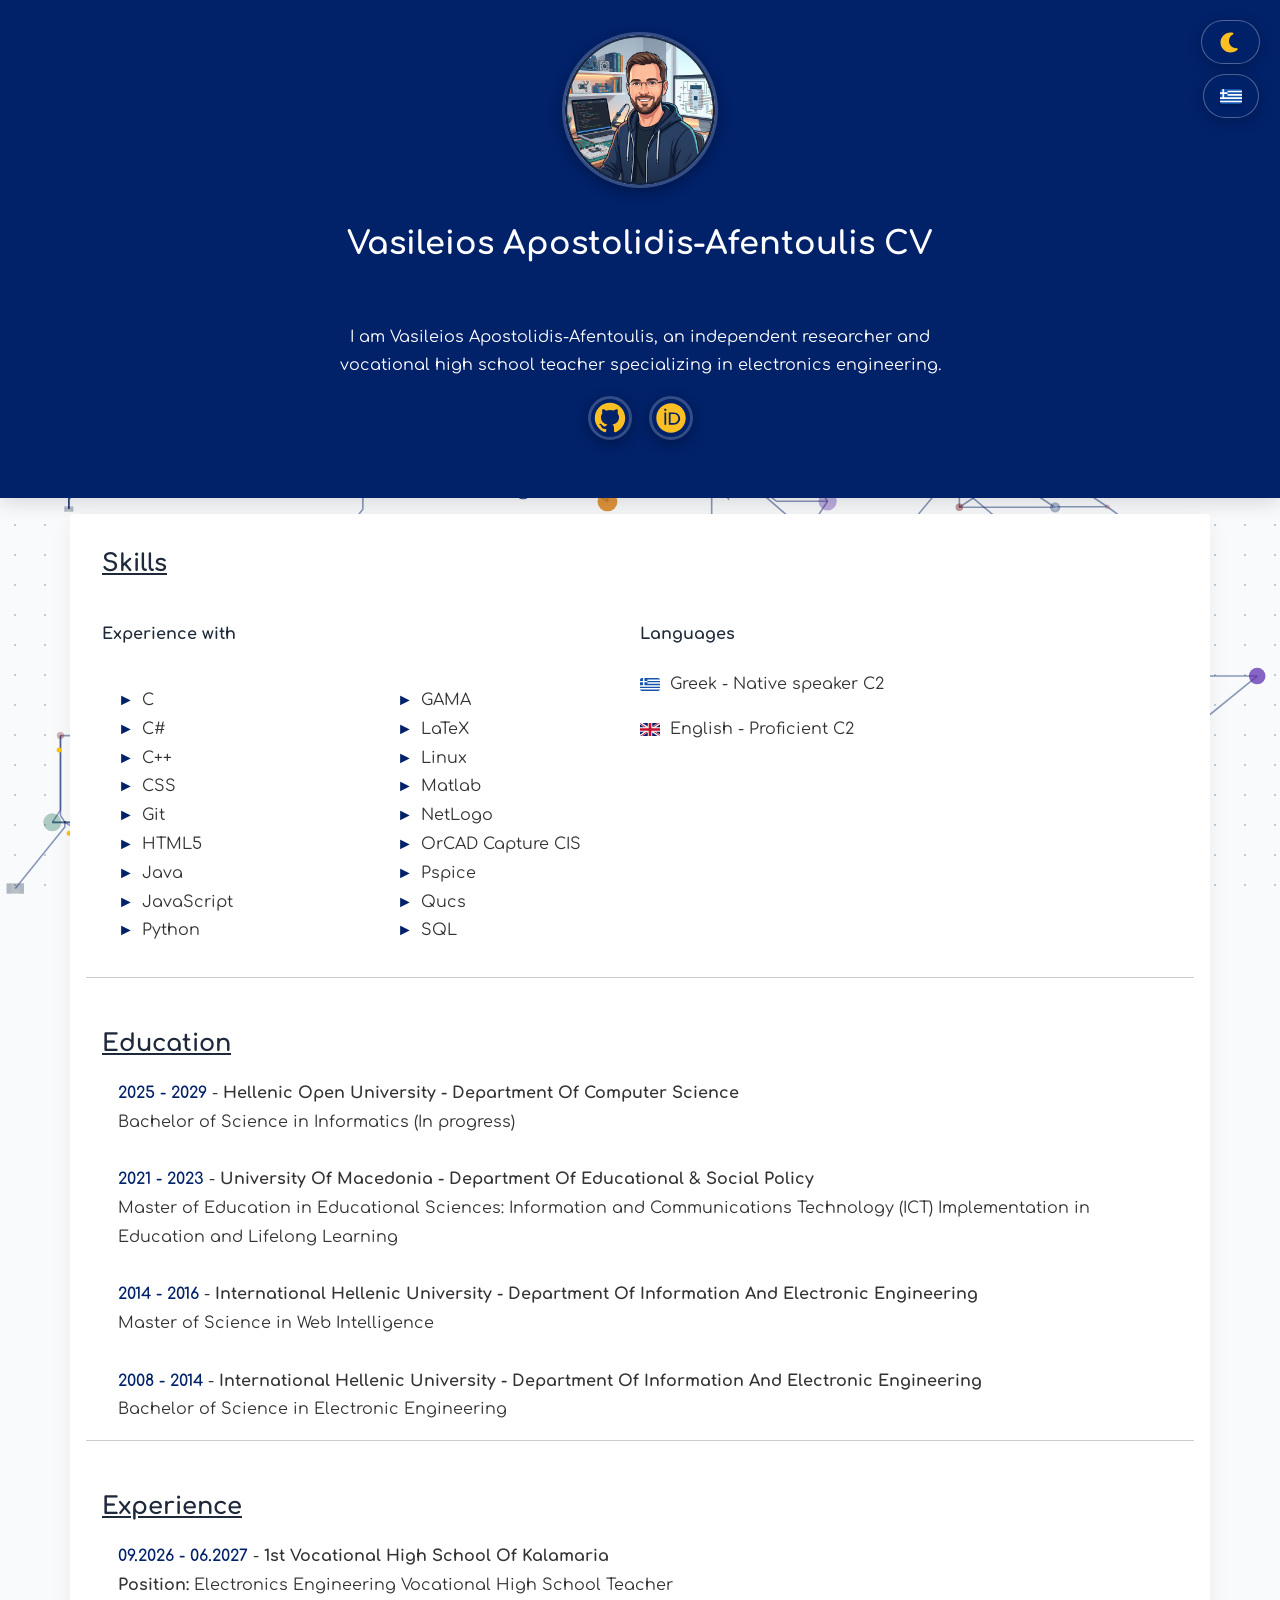
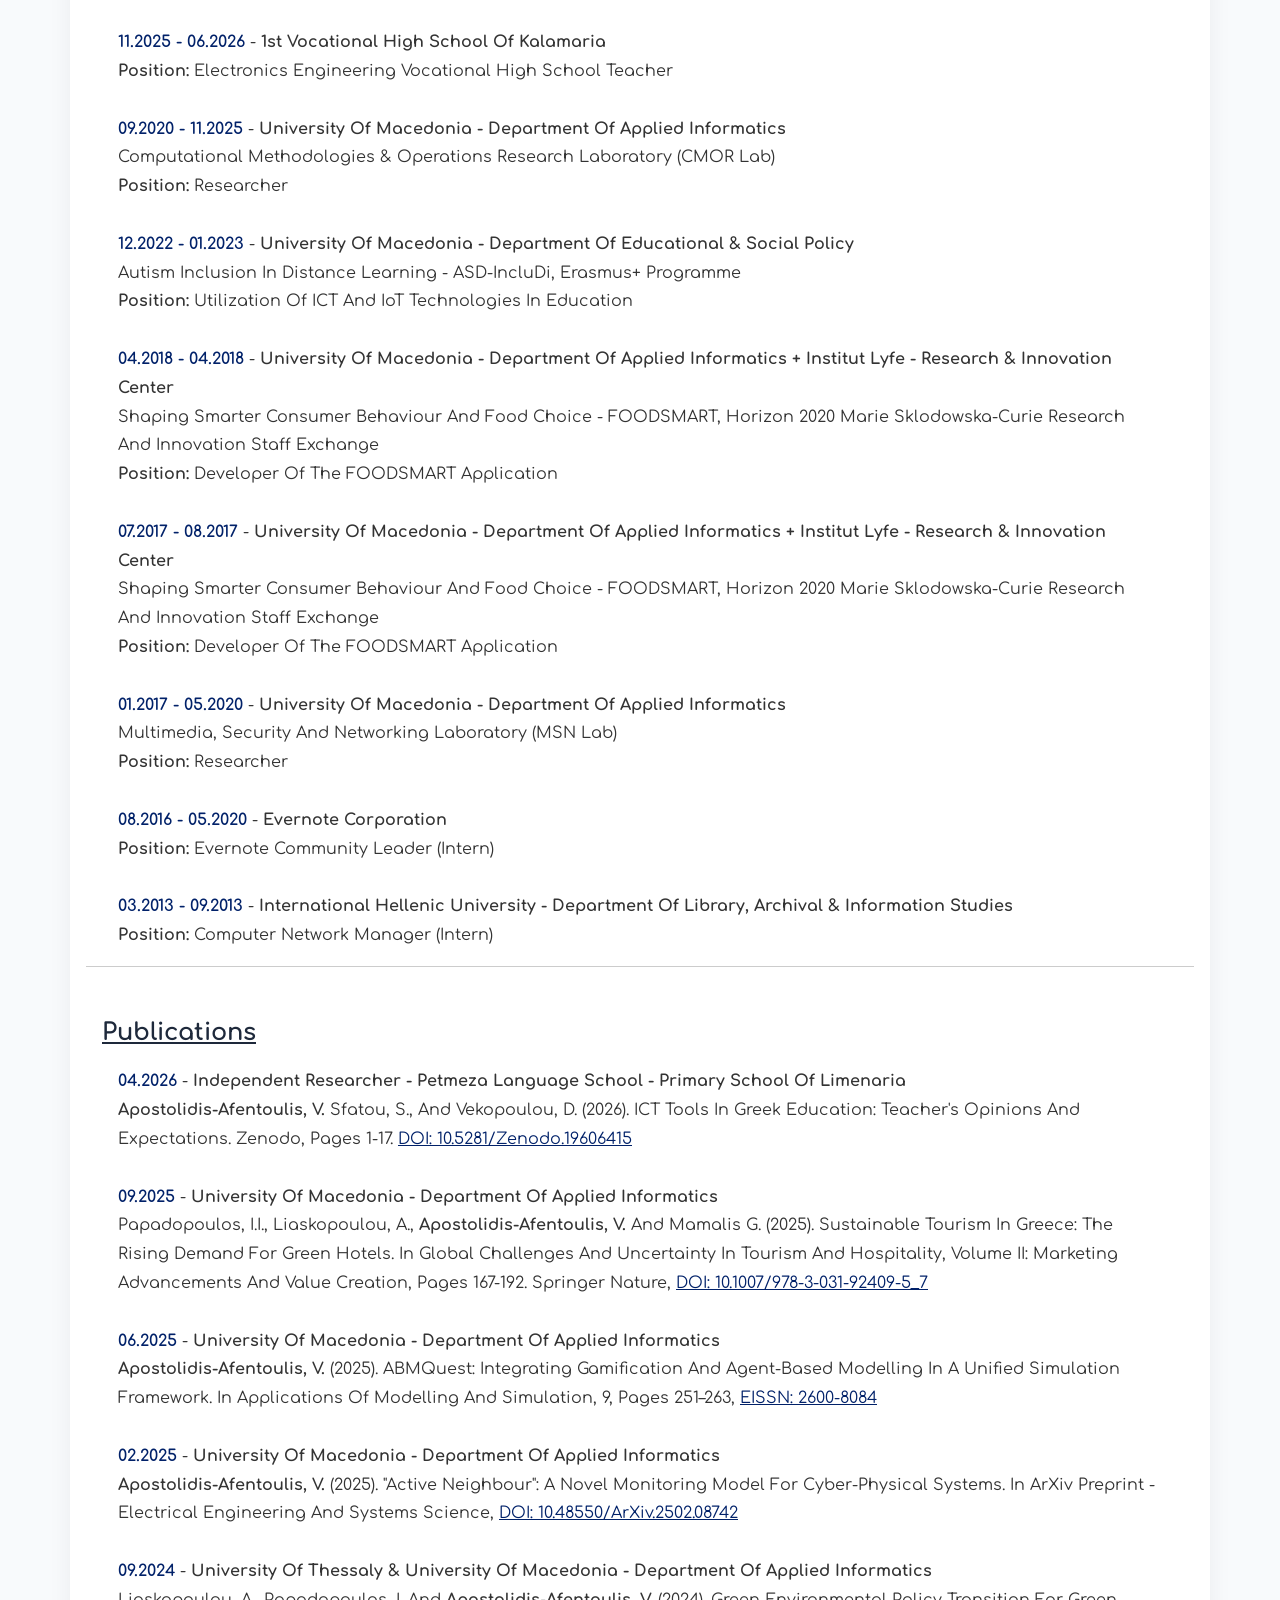
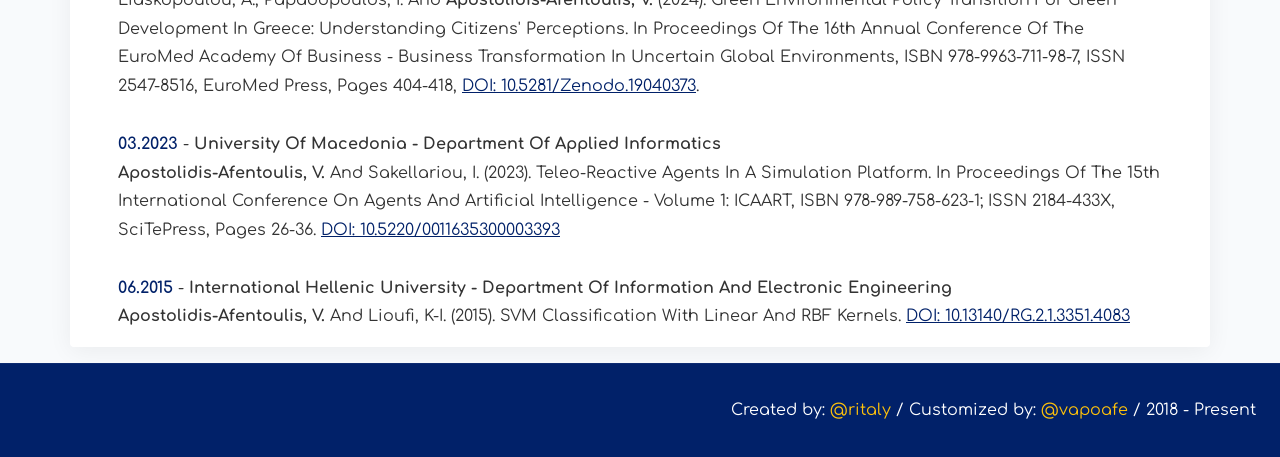
==== commit 22927dbf: "Beautified buttons." ====
--- a/index.html
+++ b/index.html
@@ -22,12 +22,11 @@
   <div class="theme-toggle-container">
     <button id="lang-toggle" class="lang-toggle-btn" aria-label="Μετάβαση στα Ελληνικά" title="Switch language to Greek / Μετάβαση στα Ελληνικά">
       <img src="./img/gr.svg" alt="Greek Flag" id="lang-flag-img" class="lang-flag-icon">
-      <span id="lang-text">ΕΛ</span>
+      <span id="lang-text"></span>
     </button>
     <button id="theme-toggle" class="theme-toggle-btn" aria-label="Switch to dark mode" title="Toggle Light/Dark mode">
       <img src="./img/moon.svg" alt="moon icon" id="moon-icon" class="theme-icon-img">
       <img src="./img/sun.svg" alt="sun icon" id="sun-icon" class="theme-icon-img">
-      <span id="theme-text">Dark</span>
     </button>
   </div>
 
--- a/style.css
+++ b/style.css
@@ -102,6 +102,7 @@
   display: flex;
   align-items: center;
   gap: 10px;
+  flex-direction: column-reverse;
 }
 
 /* Button styling for Theme and Language */
@@ -109,7 +110,6 @@
 .lang-toggle-btn {
   display: flex;
   align-items: center;
-  gap: 8px;
   background: rgba(1, 33, 105, 0.85);
   color: #ffffff;
   border: 1px solid rgba(255, 255, 255, 0.3);
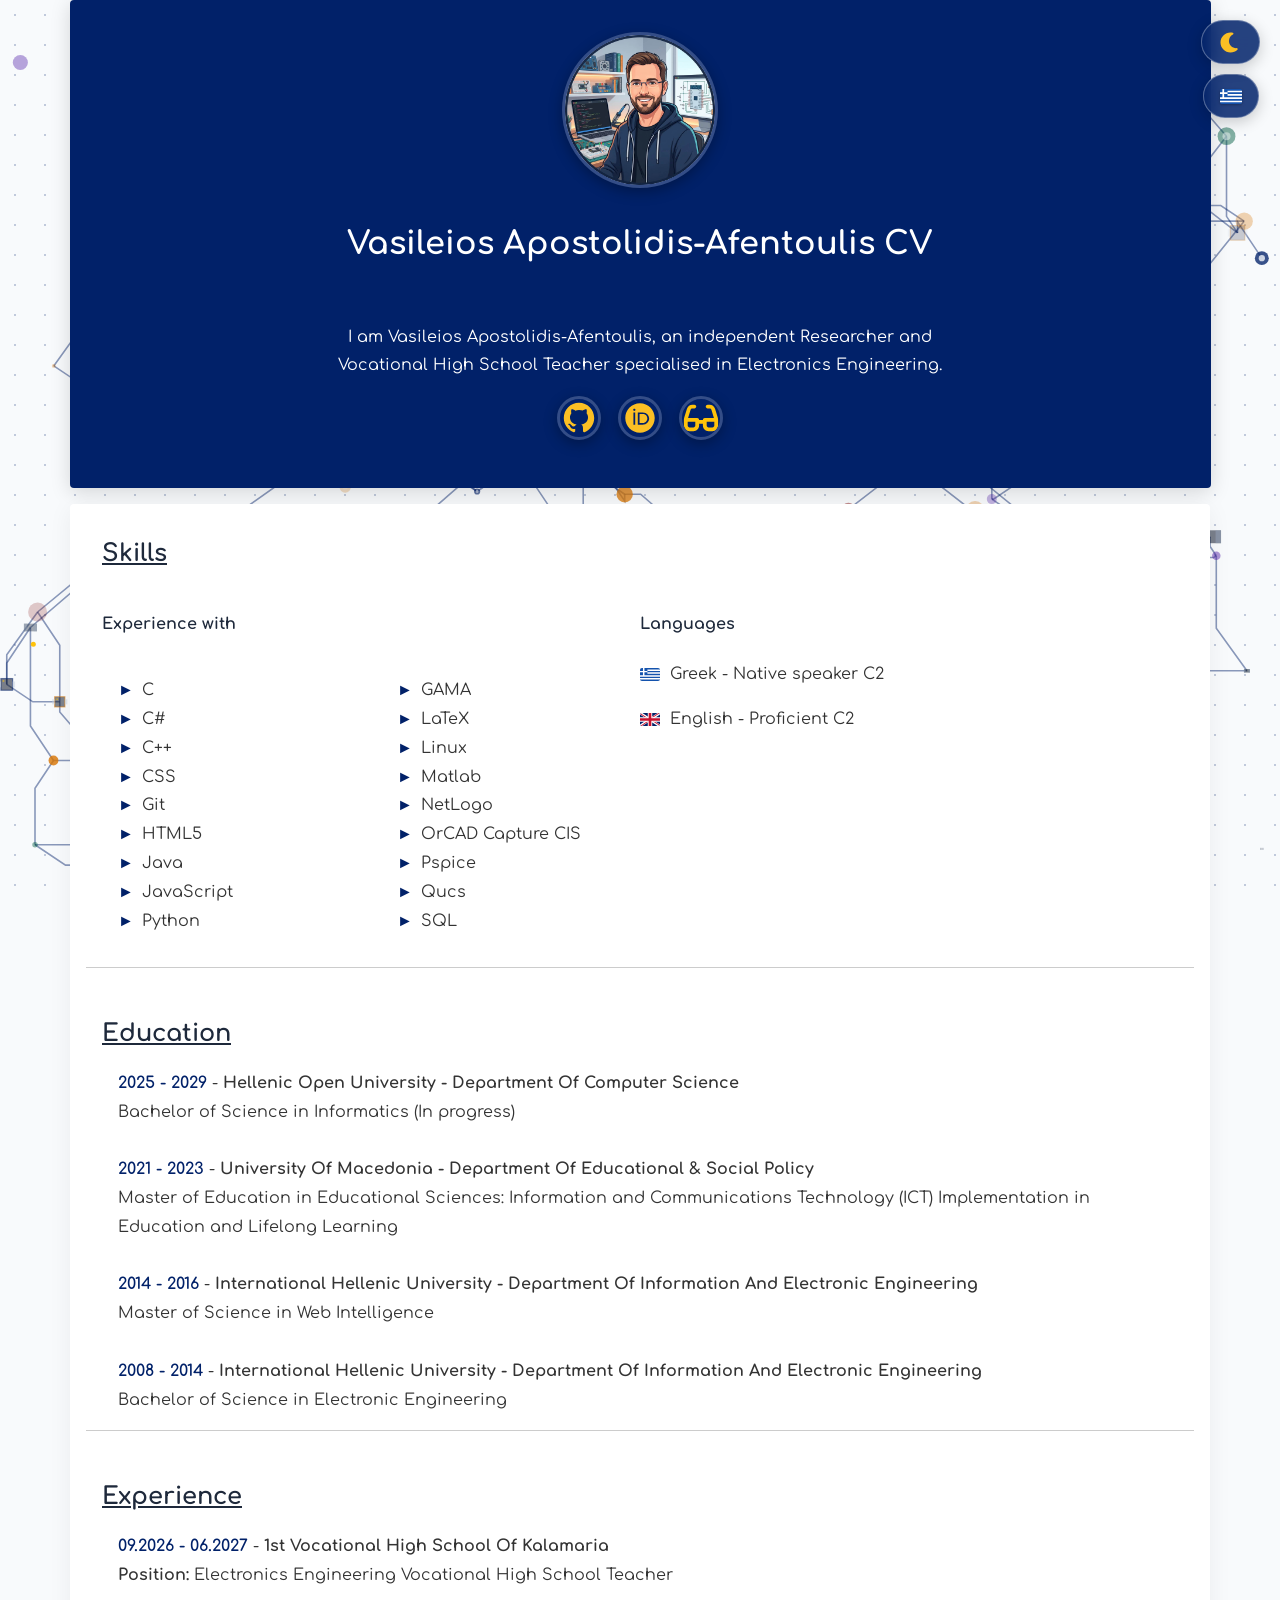
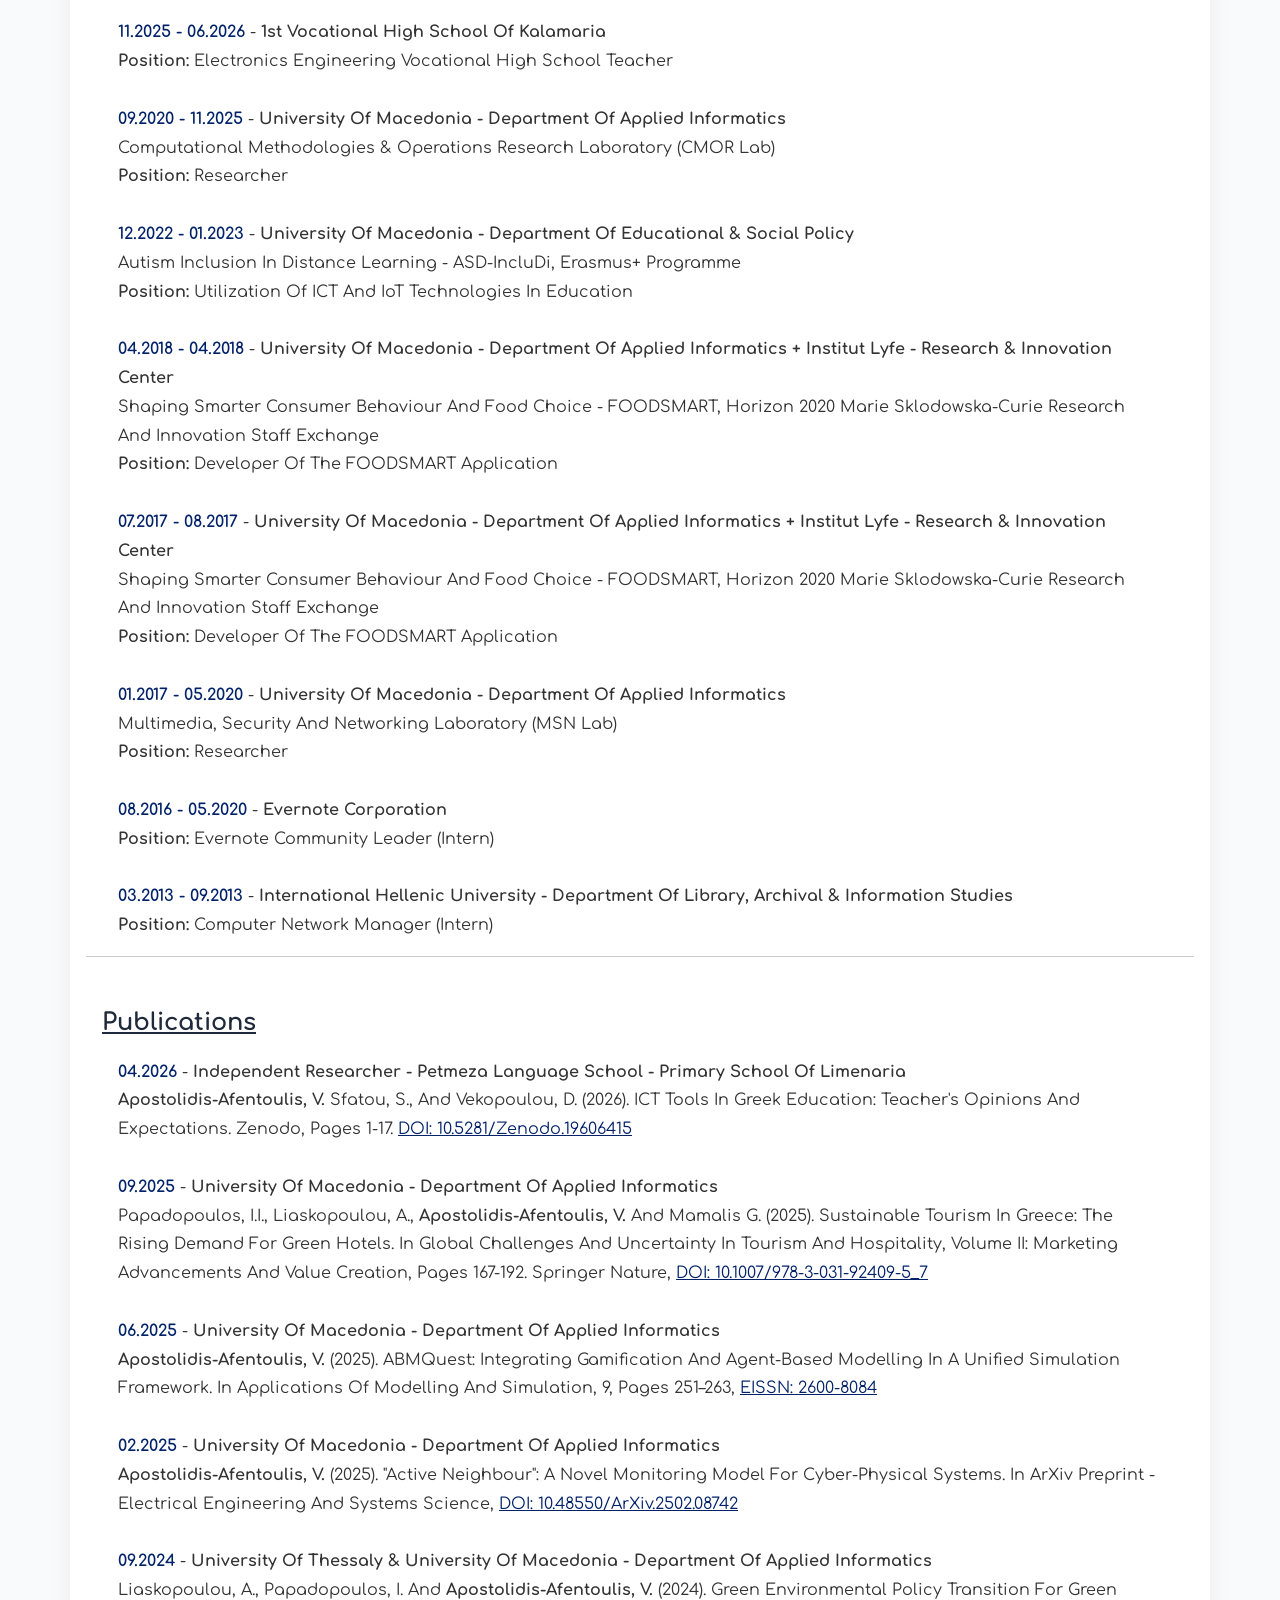
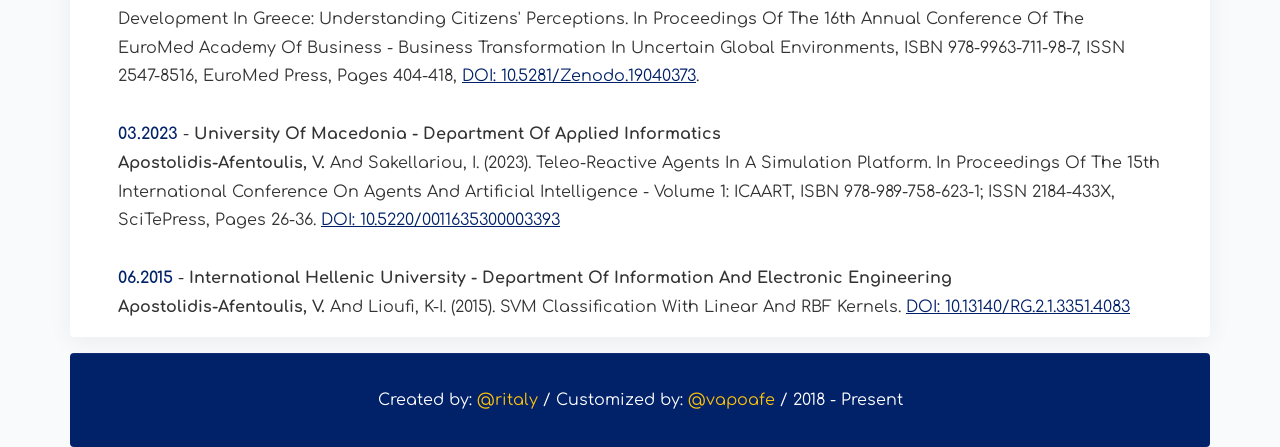
==== commit eec415eb: "Added study page with pdf educational content." ====
--- a/index.html
+++ b/index.html
@@ -52,7 +52,10 @@
         <img src="./img/github.svg" alt="Github icon" class="github-icon" style="margin-right: 12px;">
       </a>
       <a href="https://orcid.org/0000-0002-4147-7011" target="_blank" rel="noopener noreferrer" aria-label="ORCID profile">
-        <img src="./img/orcid.svg" alt="ORCID icon" class="orcid-icon">
+        <img src="./img/orcid.svg" alt="ORCID icon" class="orcid-icon" style="margin-right: 12px;">
+      </a>
+      <a href="study.html" aria-label="Study & Course Materials" title="Study & Course Materials / Εκπαιδευτικό Υλικό" id="study-link">
+        <img src="./img/study.svg" alt="Study icon" class="study-icon">
       </a>
     </section>
   </header>
@@ -242,4 +245,4 @@
   <script src="circuit-particles.js" defer></script>
   <script src="app.js" defer></script>
 </body>
-</html>+</html>
--- a/style.css
+++ b/style.css
@@ -210,6 +210,7 @@
 }
 
 header {
+  max-width: 1077px;
   padding: 2em;
   text-align: center;
   background-color: var(--header-bg);
@@ -217,6 +218,7 @@
   background-position: fixed;
   color: white;
   box-shadow: 0 4px 20px rgba(0, 0, 0, 0.15);
+  border-radius: 4px;
 }
 
 header section {
@@ -311,10 +313,256 @@
 }
 
 .github-icon,
-.orcid-icon {
+.orcid-icon,
+.study-icon {
   width: 38px;
   height: auto;
   text-decoration: none;
+  display: inline-block;
+  vertical-align: middle;
+  transition: transform 0.2s ease, opacity 0.2s ease;
+}
+
+.github-icon:hover,
+.orcid-icon:hover,
+.study-icon:hover {
+  transform: scale(1.1);
+  opacity: 0.9;
+}
+
+/* Study Subpage Specific Styles */
+.study-back-link {
+  display: inline-flex;
+  align-items: center;
+  gap: 8px;
+  color: var(--secondary-accent);
+  font-weight: 700;
+  text-decoration: none;
+  margin-bottom: 1.2em;
+  font-size: 15px;
+  transition: transform 0.2s ease, opacity 0.2s ease;
+}
+
+.study-back-link:hover {
+  transform: translateX(-3px);
+  opacity: 0.85;
+}
+
+.study-search-bar {
+  width: 100%;
+  box-sizing: border-box;
+  padding: 12px 18px;
+  border-radius: 8px;
+  border: 1px solid var(--border-color);
+  background: var(--main-bg);
+  color: var(--text-color);
+  font-family: 'Comfortaa', sans-serif;
+  font-size: 15px;
+  margin-bottom: 20px;
+  outline: none;
+  transition: border-color 0.2s ease, box-shadow 0.2s ease;
+}
+
+.study-search-bar:focus {
+  border-color: var(--primary-accent);
+  box-shadow: 0 0 0 3px rgba(1, 33, 105, 0.15);
+}
+
+body.dark-mode .study-search-bar:focus {
+  box-shadow: 0 0 0 3px rgba(56, 189, 248, 0.25);
+}
+
+.study-categories {
+  display: flex;
+  flex-wrap: wrap;
+  gap: 8px;
+  margin-bottom: 25px;
+}
+
+.study-category-btn {
+  background: rgba(1, 33, 105, 0.08);
+  color: var(--heading-color);
+  border: 1px solid var(--border-color);
+  padding: 6px 14px;
+  border-radius: 6px;
+  font-family: 'Comfortaa', sans-serif;
+  font-size: 13px;
+  font-weight: 600;
+  cursor: pointer;
+  transition: all 0.2s ease;
+}
+
+.study-category-btn:hover {
+  background: var(--primary-accent);
+  color: #ffffff;
+  border-color: var(--primary-accent);
+}
+
+.study-category-btn.active {
+  background: var(--primary-accent);
+  color: #ffffff;
+  border-color: var(--primary-accent);
+}
+
+body.dark-mode .study-category-btn {
+  background: rgba(56, 189, 248, 0.1);
+  border-color: rgba(56, 189, 248, 0.2);
+}
+
+body.dark-mode .study-category-btn:hover,
+body.dark-mode .study-category-btn.active {
+  background: var(--primary-accent);
+  color: #060e20;
+  font-weight: 700;
+}
+
+.pdf-list {
+  display: flex;
+  flex-direction: column;
+  gap: 16px;
+}
+
+.pdf-card {
+  display: flex;
+  align-items: center;
+  justify-content: space-between;
+  padding: 18px 20px;
+  border: 1px solid var(--border-color);
+  border-radius: 8px;
+  background: var(--main-bg);
+  transition: all 0.2s ease;
+  box-shadow: 0 2px 8px rgba(0, 0, 0, 0.04);
+}
+
+.pdf-card:hover {
+  border-color: var(--primary-accent);
+  transform: translateY(-2px);
+  box-shadow: 0 6px 16px rgba(0, 0, 0, 0.08);
+}
+
+.pdf-card-left {
+  display: flex;
+  align-items: flex-start;
+  gap: 16px;
+  flex: 1;
+}
+
+.pdf-icon-badge {
+  flex-shrink: 0;
+  width: 44px;
+  height: 48px;
+  background: #dc2626;
+  color: #ffffff;
+  border-radius: 6px;
+  display: flex;
+  flex-direction: column;
+  align-items: center;
+  justify-content: center;
+  font-weight: 700;
+  font-size: 11px;
+  box-shadow: 0 2px 6px rgba(220, 38, 38, 0.3);
+  letter-spacing: 0.5px;
+}
+
+.pdf-card-info {
+  flex: 1;
+}
+
+.pdf-course-tag {
+  display: inline-block;
+  font-size: 11px;
+  font-weight: 700;
+  padding: 3px 9px;
+  border-radius: 4px;
+  background: rgba(1, 33, 105, 0.08);
+  color: var(--primary-accent);
+  border: 1px solid rgba(1, 33, 105, 0.18);
+  margin-bottom: 6px;
+  line-height: 1.3em;
+}
+
+body.dark-mode .pdf-course-tag {
+  background: rgba(56, 189, 248, 0.12);
+  color: #38bdf8;
+  border-color: rgba(56, 189, 248, 0.25);
+}
+
+.pdf-card-course {
+  font-size: 13px;
+  font-weight: 700;
+  color: var(--primary-accent);
+  margin-bottom: 2px;
+}
+
+.pdf-card-title {
+  font-size: 16px;
+  font-weight: 700;
+  color: var(--heading-color);
+  margin: 0 0 4px 0;
+}
+
+.pdf-card-desc {
+  font-size: 14px;
+  color: var(--muted-text);
+  margin: 0 0 6px 0;
+  line-height: 1.5em;
+}
+
+.pdf-card-meta {
+  font-size: 12px;
+  color: var(--muted-text);
+}
+
+.pdf-card-meta span {
+  display: inline-block;
+}
+
+.pdf-download-btn {
+  display: inline-flex;
+  align-items: center;
+  gap: 8px;
+  padding: 9px 18px;
+  background: var(--primary-accent);
+  color: #ffffff;
+  border-radius: 6px;
+  text-decoration: none;
+  font-weight: 700;
+  font-size: 14px;
+  white-space: nowrap;
+  flex-shrink: 0;
+  transition: all 0.2s ease;
+  box-shadow: 0 2px 6px rgba(0, 0, 0, 0.15);
+}
+
+.pdf-download-btn:hover {
+  background: var(--secondary-accent);
+  color: #012169;
+  transform: translateY(-1px);
+  opacity: 1;
+}
+
+body.dark-mode .pdf-download-btn {
+  background: var(--primary-accent);
+  color: #060e20;
+}
+
+body.dark-mode .pdf-download-btn:hover {
+  background: var(--secondary-accent);
+  color: #060e20;
+}
+
+@media only screen and (max-width: 768px) {
+  .pdf-card {
+    flex-direction: column;
+    align-items: stretch;
+    gap: 14px;
+  }
+  .pdf-download-btn {
+    text-align: center;
+    justify-content: center;
+    width: 100%;
+    box-sizing: border-box;
+  }
 }
 
 .theme-icon-img {
@@ -379,11 +627,13 @@
 
 
 footer {
+  max-width: 1092px;
   padding: 1em 1.5em;
   background: var(--footer-bg);
   color: white;
-  text-align: right;
+  text-align: center;
   border-top: 1px solid rgba(255, 255, 255, 0.05);
+  border-radius: 4px;
 }
 
 @media only screen and (max-width: 768px) {
@@ -420,4 +670,4 @@
   footer {
     text-align: center;
   }
-}+}
